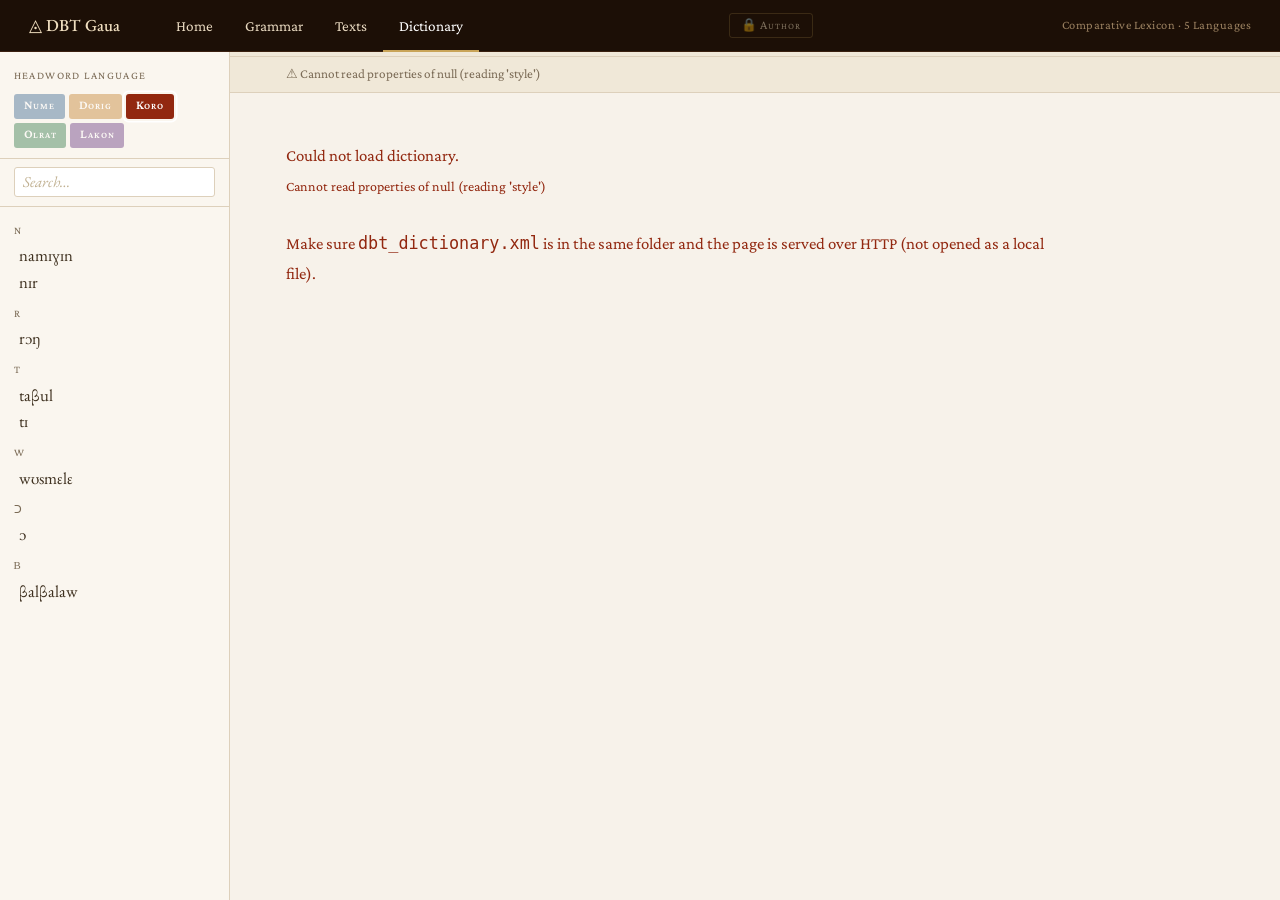
==== dictionary.html @ 0def4f2c "Dictionary entry management and citation functions Added entry modal form styles and proposed entry " ====
<!DOCTYPE html>
<html lang="en">
<head>
<meta charset="UTF-8">
<meta name="viewport" content="width=device-width, initial-scale=1.0">
<title>Comparative Dictionary — DBT Gaua Languages</title>
<link rel="stylesheet" href="style.css">
<style>

/* ═══════════════════════════════════════════════════════════════
   LAYOUT
═══════════════════════════════════════════════════════════════ */
body { overflow: hidden; }

.dict-shell {
  display: grid;
  grid-template-columns: 230px 1fr;
  height: calc(100vh - 52px);
}

/* ── Sidebar ── */
.dict-sidebar {
  background: #faf6ef;
  border-right: 1px solid var(--border);
  display: flex; flex-direction: column;
  height: 100%; overflow: hidden;
}
.sidebar-head {
  padding: 0.9rem 0.85rem 0.6rem;
  border-bottom: 1px solid var(--border);
  flex-shrink: 0;
}
.sidebar-head-label {
  font-family: 'Crimson Pro', serif;
  font-size: 0.68rem; letter-spacing: 0.13em; text-transform: uppercase;
  color: var(--ink-light); display: block; margin-bottom: 0.55rem;
}
.hw-lang-pills { display: flex; flex-wrap: wrap; gap: 4px; }
.hw-lang-pill {
  font-family: 'Crimson Pro', serif; font-variant: small-caps;
  font-size: 0.8rem; font-weight: 600; letter-spacing: 0.06em;
  padding: 2px 9px 3px; border-radius: 3px;
  border: 1.5px solid transparent; cursor: pointer;
  color: white; opacity: 0.4;
  transition: opacity 0.15s, box-shadow 0.15s; line-height: 1.4;
}
.hw-lang-pill.active { opacity: 1; box-shadow: 0 0 0 2px #faf6ef, 0 0 0 3.5px currentColor; }
.hw-lang-pill:hover  { opacity: 0.8; }

.sidebar-search {
  padding: 0.5rem 0.85rem 0.6rem;
  border-bottom: 1px solid var(--border); flex-shrink: 0;
}
.sidebar-search input {
  width: 100%; font-family: 'EB Garamond', serif; font-size: 0.95rem;
  padding: 4px 8px; border: 1px solid var(--border); border-radius: 3px;
  background: white; color: var(--ink); outline: none;
  transition: border-color 0.15s; box-sizing: border-box;
}
.sidebar-search input:focus       { border-color: var(--gold); }
.sidebar-search input::placeholder{ color: #c0b090; font-style: italic; }

.hw-index { overflow-y: auto; flex: 1; padding: 0.3rem 0 1rem; }
.hw-index a {
  display: block; font-family: 'EB Garamond', serif; font-size: 1.05rem;
  color: var(--ink-mid); text-decoration: none;
  padding: 1px 0.85rem 1px 1rem;
  border-left: 3px solid transparent;
  transition: background 0.1s, color 0.1s, border-color 0.1s;
  line-height: 1.45; white-space: nowrap; overflow: hidden; text-overflow: ellipsis;
}
.hw-index a:hover  { background: #ede4d4; color: var(--ink); }
.hw-index a.active { background: #e8d8b8; color: var(--ink); font-weight: 500; border-left-color: var(--gold); }
.hw-letter-divider {
  font-family: 'Crimson Pro', serif; font-size: 0.68rem;
  letter-spacing: 0.13em; text-transform: uppercase;
  color: var(--ink-light); padding: 0.55rem 0.85rem 0.15rem;
}

/* ── Main ── */
.dict-main   { overflow-y: scroll; height: 100%; }
.dict-content{ padding: 0 3.5rem 5rem; max-width: 900px; }

.result-bar {
  position: sticky; top: 0; z-index: 10;
  background: #f0e8d8; border-bottom: 1px solid var(--border);
  padding: 0.38rem 3.5rem;
  font-family: 'Crimson Pro', serif; font-size: 0.82rem; color: var(--ink-light);
  display: flex; align-items: center; gap: 0.6rem;
}
.result-bar .rbar-lang { font-weight: 600; color: var(--ink-mid); }

/* ── Loading / error ── */
.dict-status {
  font-family: 'Crimson Pro', serif; font-style: italic;
  font-size: 1.05rem; color: var(--ink-light);
  padding: 3rem 0 1rem;
}
.dict-status.error { color: #922810; font-style: normal; }

/* ═══════════════════════════════════════════════════════════════
   ENTRY STRUCTURE
═══════════════════════════════════════════════════════════════ */
.letter-section { padding-top: 2rem; scroll-margin-top: 0; }
.letter-heading {
  font-family: 'EB Garamond', serif; font-size: 1.9rem; font-weight: 500;
  color: var(--ink); display: inline-block;
  border-bottom: 2.5px solid var(--gold);
  padding-bottom: 0.1rem; margin-bottom: 0.6rem; min-width: 1.8rem;
}

.entry {
  border-bottom: 1px solid var(--border-lt);
  padding: 1.2rem 0 1.4rem; scroll-margin-top: 4px;
  transition: background 0.12s;
}
.entry:hover       { background: #fffdf7; }
.entry:last-child  { border-bottom: none; }

.entry-header {
  display: flex; align-items: baseline; flex-wrap: wrap;
  gap: 0.45rem; margin-bottom: 0.5rem;
}
.entry-headword {
  font-family: 'EB Garamond', serif; font-size: 2rem;
  font-weight: 500; letter-spacing: -0.01em; line-height: 1.1;
}
.entry-pos {
  font-family: 'Crimson Pro', serif; font-style: italic;
  font-variant: small-caps; font-size: 0.88rem; color: var(--ink-light);
  border: 1px solid var(--border); border-radius: 2px; padding: 0 5px; line-height: 1.45;
}
.entry-domain {
  font-family: 'Crimson Pro', serif; font-size: 0.73rem;
  letter-spacing: 0.09em; text-transform: uppercase;
  color: white; background: var(--gold); border-radius: 2px; padding: 1px 7px 2px;
}

/* Etymology */
.etym-badge { display: inline-flex; align-items: center; gap: 4px; }
.etym-tag {
  display: inline-flex; align-items: center; gap: 4px;
  font-family: 'Crimson Pro', serif; font-size: 0.8rem;
  color: #4a2a6a; background: #f2eaf8; border: 1px solid #c8a8e0;
  border-radius: 3px; padding: 1px 8px 2px; text-decoration: none;
  transition: background 0.12s, color 0.12s; white-space: nowrap;
}
.etym-tag:hover { background: #4a2a6a; color: white; border-color: #4a2a6a; }
.etym-tag .etym-pre  { font-size: 0.67rem; letter-spacing: 0.08em; text-transform: uppercase; opacity: 0.6; }
.etym-tag .etym-form { font-family: 'EB Garamond', serif; font-size: 0.98rem; font-style: italic; }
.etymograph-link {
  display: inline-flex; align-items: center; justify-content: center;
  width: 21px; height: 21px; border-radius: 3px;
  border: 1px solid #c8a8e0; background: #f2eaf8; text-decoration: none; overflow: hidden;
  transition: background 0.12s, border-color 0.12s;
}
.etymograph-link:hover { background: #4a2a6a; border-color: #4a2a6a; }
.etymograph-link img { width: 13px; height: 13px; object-fit: contain; opacity: 0.6; transition: opacity 0.12s, filter 0.12s; }
.etymograph-link:hover img { opacity: 1; filter: brightness(10); }


/* Entry modal form */
.em-label { font-family:'Crimson Pro',serif; font-size:0.8rem; color:var(--ink-light); align-self:center; }
.em-input {
  font-family:'EB Garamond',serif; font-size:1rem;
  border:none; border-bottom:1.5px solid var(--border);
  background:transparent; outline:none; padding:2px 0;
  color:var(--ink); transition:border-color 0.15s; width:100%;
}
.em-input:focus { border-bottom-color:var(--gold); }
/* Edit / Delete per-entry buttons */
.entry-actions { display:none; gap:0.4rem; margin-top:0.4rem; }
.entry-actions.visible { display:flex; }
.entry-action-btn {
  font-family:'Crimson Pro',serif; font-size:0.75rem;
  padding:2px 10px 3px; border-radius:3px; cursor:pointer;
  border:1px solid var(--border); background:white; color:var(--ink-mid);
  transition:background 0.12s, border-color 0.12s;
}
.entry-action-btn:hover { background:#f0e8d8; border-color:var(--gold); }
.entry-action-btn.danger { border-color:#f0c0b0; color:#922810; }
.entry-action-btn.danger:hover { background:#922810; color:white; }

/* ── Teanu-style language equivalents ── */
.entry-equivs {
  display: flex; align-items: baseline; flex-wrap: wrap;
  gap: 0.1rem 0; margin-bottom: 0.75rem; line-height: 2;
}

/* The clickable language-abbreviation badge */
.étiquette_lang {
  display: inline-block;
  border-radius: 3px;
  padding: 1px 6px 2px;
  margin-right: 4px;
  position: relative;
  cursor: pointer;
  vertical-align: baseline;
}
.étiquette_lang a.lang-badge-link {
  font-family: 'Crimson Pro', serif;
  font-variant: small-caps;
  font-size: 0.78rem;
  font-weight: 700;
  letter-spacing: 0.07em;
  color: white;
  text-decoration: none;
  line-height: 1;
}
/* CSS tooltip on hover */
.étiquette_lang::after {
  content: attr(data-tooltip);
  position: absolute;
  left: 50%; transform: translateX(-50%);
  bottom: calc(100% + 5px);
  background: #1c0f06;
  color: #f0dfc0;
  font-family: 'Crimson Pro', serif;
  font-size: 0.75rem;
  white-space: nowrap;
  padding: 3px 9px 4px;
  border-radius: 3px;
  box-shadow: 0 2px 8px rgba(0,0,0,.35);
  pointer-events: none;
  opacity: 0;
  transition: opacity 0.1s;
  z-index: 50;
}
.étiquette_lang:hover::after { opacity: 1; }

/* The form in the other language */
.idiome_lang {
  font-family: 'EB Garamond', serif;
  font-size: 1.1rem;
  margin-right: 1.1rem;
  vertical-align: baseline;
}
.idiome_lang.missing { color: #ccc; font-size: 0.95rem; }

/* Gloss & notes */
.entry-gloss  { font-family: 'Crimson Pro', serif; font-size: 1.08rem; color: var(--ink-mid); line-height: 1.72; margin-bottom: 0.5rem; }
.entry-gloss em { font-style: italic; }
.entry-notes  { font-family: 'Crimson Pro', serif; font-size: 0.95rem; font-style: italic; color: var(--ink-light); line-height: 1.68; margin-bottom: 0.9rem; max-width: 68ch; }

/* Example block */
.entry-example-block { margin-top: 0.2rem; }
.example-label { font-family: 'Crimson Pro', serif; font-size: 0.67rem; letter-spacing: 0.13em; text-transform: uppercase; color: var(--ink-light); margin-bottom: 0.35rem; }
.example-wrap  { background: #faf6ef; border-left: 3px solid var(--gold); border-radius: 0 4px 4px 0; padding: 0.65rem 1.1rem 0.8rem; overflow-x: auto; display: inline-block; min-width: 240px; max-width: 100%; }
.ex-table      { border-collapse: collapse; white-space: nowrap; }
.ex-table .ex-abbr  { font-family: 'Crimson Pro', serif; font-variant: small-caps; font-size: 0.82rem; font-weight: 600; letter-spacing: 0.05em; padding: 2px 14px 2px 0; vertical-align: baseline; border: none; }
.ex-table .ex-cell  { padding: 2px 16px 2px 0; vertical-align: baseline; border: none; }
.ex-table .ex-cell.ex-dash { font-family: 'EB Garamond', serif; font-size: 1.12rem; color: #ccc; }
.ex-table .ex-cell.ex-own strong { font-family: 'EB Garamond', serif; font-size: 1.18rem; font-weight: 700; border-bottom: 2px solid currentColor; padding: 0 2px; }
.ex-table .ex-cell a.lexlink { font-family: 'EB Garamond', serif; font-size: 1.12rem; color: var(--ink); text-decoration: none; border-bottom: 1.5px dotted var(--gold); border-radius: 2px; padding: 0 2px; transition: color 0.12s, border-color 0.12s, background 0.12s; }
.ex-table .ex-cell a.lexlink:hover { color: #b84c10; border-bottom-color: #b84c10; background: #fff5e8; }
.ex-table .ex-sep td    { border-top: 1px solid var(--border); padding: 0; height: 0; border-bottom: none; }
.ex-table .ex-gloss-empty { border: none; padding: 5px 14px 3px 0; vertical-align: baseline; }
.ex-table .ex-gloss { font-family: 'Source Code Pro', monospace; font-size: 0.64rem; letter-spacing: 0.04em; text-transform: uppercase; color: var(--ink-light); padding: 5px 16px 3px 0; vertical-align: baseline; border: none; white-space: nowrap; }
.ex-transl  { font-family: 'Crimson Pro', serif; font-style: italic; font-size: 1rem; color: var(--ink-mid); margin-top: 5px; }

/* ── Example expand button ── */
.ex-expand-btn {
  font-family: 'Crimson Pro', serif; font-size: 0.78rem;
  color: var(--gold); background: none; border: none;
  cursor: pointer; padding: 4px 0 2px; display: block;
  transition: color 0.12s; letter-spacing: 0.04em;
}
.ex-expand-btn:hover { color: #b84c10; }

.grammar-ref { display: inline-flex; align-items: center; gap: 5px; font-family: 'Crimson Pro', serif; font-size: 0.8rem; color: #2a4a6a; border: 1px solid #a0bcd0; border-radius: 3px; padding: 2px 10px 3px; text-decoration: none; margin-top: 7px; transition: background 0.12s, color 0.12s; }
.grammar-ref:hover { background: #2a4a6a; color: white; border-color: #2a4a6a; }

/* Tooltip */
#lex-tooltip { position: fixed; z-index: 9999; pointer-events: none; opacity: 0; transition: opacity 0.08s ease; max-width: 310px; }
#lex-tooltip.visible { opacity: 1; }
#lex-tooltip .tt-inner { background: #1c0f06; color: #f0dfc0; border-radius: 5px; padding: 9px 14px 10px; box-shadow: 0 4px 18px rgba(0,0,0,.38), 0 0 0 1px rgba(201,164,88,.25); font-family: 'Crimson Pro', serif; font-size: 0.9rem; line-height: 1.5; }
#lex-tooltip .tt-hw  { font-family: 'EB Garamond', serif; font-size: 1.12rem; font-weight: 500; color: #fdeec8; margin-right: 6px; }
#lex-tooltip .tt-pos { font-style: italic; font-size: 0.76rem; color: #c9a458; }
#lex-tooltip .tt-gloss  { color: #e8d0a8; margin-top: 3px; font-size: 0.86rem; }
#lex-tooltip .tt-equivs { margin-top: 5px; display: flex; flex-wrap: wrap; gap: 4px; }
#lex-tooltip .tt-eq { font-family: 'Source Code Pro', monospace; font-size: 0.7rem; background: rgba(255,255,255,.09); border-radius: 2px; padding: 1px 5px; }
#lex-tooltip .tt-eq b { color: #c9a458; font-weight: 500; }
#lex-tooltip .tt-eq.tt-eq-hl { background: rgba(255,255,255,.22); outline: 1px solid rgba(255,255,255,.18); }
#lex-tooltip .tt-eq.tt-eq-hl b { color: #fdeec8; }


/* ── Proposed (ghost) dictionary entries ── */
.proposed-section-hdr {
  font-family: 'Crimson Pro', serif;
  font-size: 0.72rem; letter-spacing: 0.13em; text-transform: uppercase;
  color: var(--ink-light); padding: 1.6rem 0 0.4rem;
  border-bottom: 1px dashed var(--border); margin-bottom: 0.8rem;
}
.entry.proposed {
  opacity: 0.55; border-left: 2px dashed var(--border);
  padding-left: 0.6rem; transition: opacity 0.15s;
}
.entry.proposed:hover { opacity: 0.85; }
.proposed-badge {
  font-family: 'Source Code Pro', monospace; font-size: 0.65rem;
  letter-spacing: 0.09em; text-transform: uppercase;
  background: #f5f0e8; border: 1px dashed var(--gold);
  border-radius: 3px; padding: 1px 7px 2px; color: var(--gold);
  vertical-align: middle; margin-right: 6px;
}
.proposed-actions { margin-top: 0.6rem; display: flex; gap: 0.5rem; }
.proposed-btn {
  font-family: 'Crimson Pro', serif; font-size: 0.8rem;
  padding: 2px 12px 3px; border-radius: 3px; cursor: pointer;
  border: 1px solid var(--border); background: white; color: var(--ink-mid);
  transition: background 0.12s, border-color 0.12s;
}
.proposed-btn:hover { background: #f0e8d8; border-color: var(--gold); }
.proposed-btn.add { border-color: #267040; color: #267040; }
.proposed-btn.add:hover { background: #267040; color: white; }
.proposed-btn.dismiss { border-color: #c06060; color: #c06060; }
.proposed-btn.dismiss:hover { background: #c06060; color: white; }
.proposed-example {
  font-family: 'Crimson Pro', serif; font-size: 0.88rem;
  font-style: italic; color: var(--ink-light);
  margin-top: 0.3rem; line-height: 1.5;
}

</style>
</head>
<body id="top">

<div id="lex-tooltip" role="tooltip" aria-hidden="true">
  <div class="tt-inner">
    <div><span class="tt-hw" id="tt-hw"></span><span class="tt-pos" id="tt-pos"></span></div>
    <div class="tt-gloss"  id="tt-gloss"></div>
    <div class="tt-equivs" id="tt-equivs"></div>
  </div>
</div>

<nav class="topnav">
  <a class="topnav-brand" href="index.html">◬ DBT Gaua</a>
  <ul>
    <li><a href="index.html">Home</a></li>
    <li><a href="grammar.html">Grammar</a></li>
    <li><a href="texts.html">Texts</a></li>
    <li><a href="dictionary.html" class="active">Dictionary</a></li>
  </ul>
  <div class="topnav-auth">
    <button class="auth-btn login-btn" title="Author login">🔒 Author</button>
    <button class="auth-btn logout-btn" style="display:none;">Logout</button>
  </div>
  <div class="topnav-right">Comparative Lexicon · 5 Languages</div>
</nav>

<div class="dict-shell">
  <aside class="dict-sidebar">
    <div class="sidebar-head">
      <span class="sidebar-head-label">Headword language</span>
      <div class="hw-lang-pills" id="lang-pills"></div>
    </div>
    <div class="sidebar-search">
      <input type="search" id="search-input" placeholder="Search…" autocomplete="off">
    </div>
    <nav class="hw-index" id="hw-index" aria-label="Headword index"></nav>
  </aside>

  <main class="dict-main" id="dict-main">
    <div style="display:flex;align-items:center;justify-content:flex-end;gap:0.5rem;padding:0.25rem 3.5rem 0;background:#f0e8d8;border-bottom:1px solid var(--border);">
      <button class="edit-tab" id="add-entry-btn" title="Add a new dictionary entry">＋ Add entry</button>
      <button class="edit-tab" id="dict-edit-tab" title="Upload new dictionary XML">⬆ Upload XML</button>
    </div>
    <div class="result-bar" id="result-bar">Loading dictionary…</div>
    <div class="dict-content" id="dict-content">
    <div id="proposed-section" style="display:none;">
      <div class="proposed-section-hdr">Proposed entries from confirmed texts</div>
      <div id="proposed-entries"></div>
    </div>
      <p class="dict-status">Loading <code>dbt_dictionary.xml</code>…</p>
    </div>
  </main>
</div>

<!-- data.js is still needed for NEGATION_EXAMPLE, LANG_COLORS, LANG_ABBR -->
<script src="data.js"></script>
<script>
'use strict';

// ── Language metadata ──────────────────────────────────────────
const LANGS5     = ['Nume','Dorig','Koro','Olrat','Lakon'];
const ABBR5      = { Nume:'Num', Dorig:'Drg', Koro:'Kro', Olrat:'Olr', Lakon:'Lkn' };
const COLORS5    = { Nume:'#2e5c8a', Dorig:'#c07820', Koro:'#922810', Olrat:'#267040', Lakon:'#5c2878' };
const LANG_CODE  = { Nume:'num',  Dorig:'drg', Koro:'kro', Olrat:'olr', Lakon:'lkn' };

// ── Runtime state ──────────────────────────────────────────────
let DICTIONARY = [];
let DICT_MAP   = {};
let activeLang = 'Koro';
let searchQ    = '';

// ══════════════════════════════════════════════════════════════
//  XML PARSER  —  LEXICA format → DICTIONARY array
//  Reads dbt_dictionary.xml directly; no conversion step.
// ══════════════════════════════════════════════════════════════
async function parseLexicaXML(url) {
  const resp = await fetch(url);
  if (!resp.ok) throw new Error(`Cannot fetch ${url} (HTTP ${resp.status})`);

  const xml = new DOMParser().parseFromString(await resp.text(), 'text/xml');

  // Surface any XML parse errors immediately
  const parseErr = xml.querySelector('parsererror');
  if (parseErr) throw new Error('XML parse error — ' + parseErr.textContent.slice(0, 200));

  return [...xml.querySelectorAll('EntréeLexicale')].map(el => {

    // id
    const id = el.getAttribute('identifiant') || '';

    // ── Forms per language  (ReprésentationDeForme langue="…") ──
    const langs = {};
    LANGS5.forEach(lang => {
      const code = LANG_CODE[lang];
      // querySelector on XML is case-sensitive; element names must match exactly
      const node = el.querySelector(`Lemme > ReprésentationDeForme[langue="${code}"]`);
      langs[lang] = node ? node.textContent.trim() : '';
    });

    // Fallback headword: first non-empty, non-dash form
    const hw = langs[LANGS5.find(l => langs[l] && langs[l] !== '—')] || id;

    // ── Grammatical class ──────────────────────────────────────
    const pos = el.querySelector('ClasseGrammaticale')?.textContent.trim() ?? '';

    // ── Semantic domain ────────────────────────────────────────
    const domain = el.querySelector('DomaineSémantique')?.textContent.trim() ?? '';

    // ── Gloss (plain text) ─────────────────────────────────────
    // First Sens > Glose[@langue="eng"]
    const gloss = el.querySelector('Sens > Glose[langue="eng"]')?.textContent.trim() ?? '';

    // ── GlossRich (may contain inline HTML like <em>) ──────────
    // Définition > ReprésentationDeTexte[@langue="eng"]
    // DOMParser gives us the unescaped text: &lt;em&gt; → <em>
    // That is then safe to set as innerHTML for italic rendering.
    const richNode  = el.querySelector('Sens > Définition > ReprésentationDeTexte[langue="eng"]');
    const glossRich = richNode ? richNode.textContent.trim() : gloss;

    // ── Notes ──────────────────────────────────────────────────
    const notesNode = el.querySelector('Notes > ReprésentationDeTexte[langue="eng"]');
    const notes     = notesNode ? notesNode.textContent.trim() : '';

    // ── Etymology ──────────────────────────────────────────────
    let etym = null;
    const etymEl = el.querySelector('Étymologie > Étymon');
    if (etymEl) {
      const lang  = etymEl.querySelector('Langue')?.textContent.trim()            ?? 'POc';
      const forme = etymEl.querySelector('Forme')?.textContent.trim()             ?? '';
      const glose = etymEl.querySelector('Glose[langue="eng"]')?.textContent.trim() ?? '';
      // textContent unescapes &amp; → & inside URLs automatically
      const tlopo      = etymEl.querySelector('LienTLOPO')?.textContent.trim()      ?? '#';
      const etymograph = etymEl.querySelector('LienEtymograph')?.textContent.trim() ?? '#';
      etym = { label: `${lang} ${forme} '${glose}'`, tlopo, etymograph };
    }

    const shortGlossEl = el.querySelector('Sens > gloss');
    const shortGloss   = shortGlossEl ? shortGlossEl.textContent.trim() : '';
    return { id, hw, langs, pos, domain, gloss, glossRich, notes, etym, shortGloss };
  });
}

// ══════════════════════════════════════════════════════════════
//  RENDERING  (identical to the previous data.js-based version)
// ══════════════════════════════════════════════════════════════

function etymHTML(etym) {
  if (!etym) return '';
  const label = etym.label.replace(/^POc\s*/, '');
  return `<span class="etym-badge">
    <a class="etym-tag" href="${etym.tlopo}" target="_blank" title="Proto-Oceanic etymology — TLOPO">
      <span class="etym-pre">POc</span>
      <span class="etym-form">${label}</span>
    </a>
    <a class="etymograph-link" href="${etym.etymograph}" target="_blank" title="View in Etymograph">
      <img src="etymograph_icon.png" alt="Etymograph">
    </a>
  </span>`;
}

function equivsHTML(entry) {
  // Show only the OTHER four languages as Teanu-style clickable badges.
  // The headword language is already displayed as the large headword above.
  const items = LANGS5
    .filter(lang => lang !== activeLang)
    .map(lang => {
      const abbr  = ABBR5[lang];
      const color = COLORS5[lang];
      const form  = entry.langs[lang] || '';
      // Clicking the badge switches headword language in-page and keeps focus
      // on this entry. The href also works as a proper URL for cross-page linking
      // (e.g. from grammar entry chips): dictionary.html?lang=Nume#speech
      const href  = `dictionary.html?lang=${lang}#${entry.id}`;
      const badge = `<span class="étiquette_lang"
                           style="background:${color};"
                           data-tooltip="Switch to ${lang}"
                           data-lang="${lang}"
                           data-entry="${entry.id}">
        <a class="lang-badge-link"
           href="${href}"
           title="Equivalent in ${lang}">${abbr}</a>
      </span>`;
      const formEl = form
        ? `<span class="idiome_lang" style="color:${color};">${form}</span>`
        : `<span class="idiome_lang missing">—</span>`;
      return badge + formEl;
    }).join('');

  return `<div class="entry-equivs">${items}</div>`;
}

function buildExRow(row, cols, ownCol) {
  const color = LANG_COLORS[row.lang] || '#888';
  const abbr  = LANG_ABBR[row.lang]  || row.lang;
  const cells = cols.map((col, i) => {
    const f = row.forms[i] ?? '';
    if (!f) return `<td class="ex-cell ex-dash">—</td>`;
    if (i === ownCol)
      return `<td class="ex-cell ex-own"><strong style="color:${color};">${f}</strong></td>`;
    return `<td class="ex-cell"><a class="lexlink" href="#${col.dictId}" data-dict-id="${col.dictId}" data-lang="${row.lang}">${f}</a></td>`;
  }).join('');
  return `<tr><td class="ex-abbr" style="color:${color};">${abbr}</td>${cells}</tr>`;
}

function toggleExampleExpand(exId) {
  const tbody = document.getElementById(exId + '-others');
  const btn   = document.getElementById(exId + '-btn');
  if (!tbody) return;
  const collapsed = tbody.style.display === 'none';
  tbody.style.display = collapsed ? '' : 'none';
  btn.textContent = collapsed ? '▲ Hide other languages' : '▼ Show all languages';
}

function exampleHTML(entryId) {
  const ex     = NEGATION_EXAMPLE;
  const cols   = ex.cols;
  const ownCol = cols.findIndex(c => c.dictId === entryId);
  // Unique ID so multiple entries can each have their own expand state
  const exId   = 'ex-' + entryId;

  // Active language row shown by default
  const activeRow   = ex.rows.find(r => r.lang === activeLang);
  const otherRows   = ex.rows.filter(r => r.lang !== activeLang);
  const activeHTML  = activeRow ? buildExRow(activeRow, cols, ownCol) : '';
  const othersHTML  = otherRows.map(r => buildExRow(r, cols, ownCol)).join('');

  const sepCells   = '<td></td>' + cols.map(() => '<td></td>').join('');
  const glossCells = cols.map(c => `<td class="ex-gloss">${c.gl}</td>`).join('');

  return `<div class="entry-example-block">
    <div class="example-label">Example · fieldnotes</div>
    <div class="example-wrap">
      <table class="ex-table">
        ${activeHTML}
        <tbody id="${exId}-others" style="display:none;">
          ${othersHTML}
          <tr class="ex-sep">${sepCells}</tr>
          <tr><td class="ex-gloss-empty"></td>${glossCells}</tr>
        </tbody>
      </table>
      <div class="ex-transl">${ex.translation}</div>
      <button class="ex-expand-btn" id="${exId}-btn"
              onclick="toggleExampleExpand('${exId}')">▼ Show all languages</button>
      <a class="grammar-ref" href="grammar.html#s1">📐 See in Comparative Grammar →</a>
    </div>
  </div>`;
}

function entryHTML(entry) {
  const hw    = entry.langs[activeLang] || entry.hw;
  const color = COLORS5[activeLang];
  const etymRow = entry.etym
    ? `<div style="margin-bottom:0.45rem;">${etymHTML(entry.etym)}</div>` : '';
  return `<div class="entry" id="${entry.id}">
    <div class="entry-header">
      <span class="entry-headword" style="color:${color};">${hw}</span>
      <span class="entry-pos">${entry.pos}</span>
      <span class="entry-domain">${entry.domain}</span>
    </div>
    <div class="entry-actions${isLoggedIn ? ' visible' : ''}" id="ea-${entry.id}">
      <button class="entry-action-btn" onclick="openEditEntry('${entry.id}')">✏ Edit</button>
      <button class="entry-action-btn danger" onclick="deleteEntry('${entry.id}')">🗑 Delete</button>
    </div>
    ${etymRow}
    ${equivsHTML(entry)}
    <div class="entry-gloss">${entry.glossRich}</div>
    <div class="entry-notes">${entry.notes}</div>
    ${exampleHTML(entry.id)}
  </div>`;
}

function filtered() {
  if (!searchQ) return DICTIONARY.slice();
  return DICTIONARY.filter(e => {
    return (e.langs[activeLang] || '').toLowerCase().includes(searchQ)
      || e.gloss.toLowerCase().includes(searchQ)
      || Object.values(e.langs).some(v => v.toLowerCase().includes(searchQ));
  });
}

function render() {
  const entries = filtered();
  const color   = COLORS5[activeLang];

  document.getElementById('result-bar').innerHTML =
    `${entries.length} entr${entries.length === 1 ? 'y' : 'ies'}
     &nbsp;·&nbsp; headword: <span class="rbar-lang" style="color:${color};">${activeLang}</span>`;

  // Group and sort by first letter of active-language form
  const groups = {};
  entries.forEach(e => {
    const form = e.langs[activeLang] || e.hw;
    const l = form[0].toUpperCase();
    (groups[l] = groups[l] || []).push(e);
  });
  const letters = Object.keys(groups).sort();
  letters.forEach(l =>
    groups[l].sort((a, b) =>
      (a.langs[activeLang] || a.hw).localeCompare(b.langs[activeLang] || b.hw)
    )
  );

  document.getElementById('dict-content').innerHTML = letters.map(l => `
    <div class="letter-section" id="letter-${l}">
      <div class="letter-heading" style="border-color:${color};">${l}</div>
      ${groups[l].map(e => entryHTML(e)).join('')}
    </div>`).join('');

  document.getElementById('hw-index').innerHTML = letters.map(l => {
    const links = groups[l].map(e =>
      `<a href="#${e.id}" data-id="${e.id}">${e.langs[activeLang] || e.hw}</a>`
    ).join('');
    return `<div class="hw-letter-divider">${l}</div>${links}`;
  }).join('');

  document.getElementById('dict-main').scrollTop = 0;
}

// ── Language pills ────────────────────────────────────────────
function buildPills() {
  const pillsDiv = document.getElementById('lang-pills');
  LANGS5.forEach(lang => {
    const btn = document.createElement('button');
    btn.className = 'hw-lang-pill' + (lang === activeLang ? ' active' : '');
    btn.textContent = lang;
    btn.style.background = COLORS5[lang];
    btn.dataset.lang = lang;
    btn.addEventListener('click', () => {
      activeLang = lang;
      pillsDiv.querySelectorAll('.hw-lang-pill')
        .forEach(b => b.classList.toggle('active', b.dataset.lang === lang));
      render();
    });
    pillsDiv.appendChild(btn);
  });
}

// ── Search ────────────────────────────────────────────────────
function bindSearch() {
  document.getElementById('search-input').addEventListener('input', e => {
    searchQ = e.target.value.toLowerCase().trim();
    render();
  });
}

// ── Scrollspy ─────────────────────────────────────────────────
function bindScrollspy() {
  const dictMain = document.getElementById('dict-main');
  let timer = null;
  dictMain.addEventListener('scroll', () => {
    clearTimeout(timer);
    timer = setTimeout(() => {
      let active = null;
      document.querySelectorAll('.entry').forEach(el => {
        if (el.getBoundingClientRect().top - dictMain.getBoundingClientRect().top < 120)
          active = el.id;
      });
      const idx = document.getElementById('hw-index');
      document.querySelectorAll('.hw-index a').forEach(a => {
        const on = a.dataset.id === active;
        a.classList.toggle('active', on);
        if (on) {
          const aTop = a.offsetTop, idxH = idx.clientHeight;
          if (aTop < idx.scrollTop || aTop > idx.scrollTop + idxH - 40)
            idx.scrollTop = aTop - idxH / 2;
        }
      });
    }, 40);
  }, { passive: true });
}

// ── Sidebar navigation ────────────────────────────────────────
function bindSidebarNav() {
  document.getElementById('hw-index').addEventListener('click', e => {
    const a = e.target.closest('a');
    if (!a) return;
    e.preventDefault();
    const target = document.getElementById(a.dataset.id);
    if (target) {
      target.scrollIntoView({ behavior: 'smooth', block: 'start' });
      document.querySelectorAll('.hw-index a').forEach(x => x.classList.remove('active'));
      a.classList.add('active');
    }
  });
}

// ── Tooltip on lexlinks ───────────────────────────────────────
function bindTooltip() {
  const tooltip  = document.getElementById('lex-tooltip');
  const ttHw     = document.getElementById('tt-hw');
  const ttPos    = document.getElementById('tt-pos');
  const ttGloss  = document.getElementById('tt-gloss');
  const ttEquivs = document.getElementById('tt-equivs');
  let hideTimer  = null;

  function pos(el) {
    const rect = el.getBoundingClientRect();
    const tw = 310, ttH = tooltip.offsetHeight || 90, gap = 10;
    let left = rect.left + rect.width / 2 - 24;
    if (left + tw > window.innerWidth - 8) left = window.innerWidth - tw - 8;
    if (left < 8) left = 8;
    tooltip.style.left = left + 'px';
    tooltip.style.top  = (rect.top - ttH - gap < 8)
      ? (rect.bottom + gap) + 'px' : (rect.top - ttH - gap) + 'px';
  }

  document.addEventListener('mouseover', e => {
    const a = e.target.closest('a.lexlink');
    if (!a) return;
    const id    = a.dataset.dictId || (a.getAttribute('href') || '').split('#').pop();
    const entry = DICT_MAP[id];
    if (!entry) return;
    clearTimeout(hideTimer);
    // Use the hovered word's own language for the headword display,
    // falling back to activeLang for non-example lexlinks (no data-lang)
    const hoverLang  = a.dataset.lang || activeLang;
    const hoverColor = COLORS5[hoverLang] || '#fdeec8';
    ttHw.textContent  = entry.langs[hoverLang] || entry.hw;
    ttHw.style.color  = hoverColor;
    ttPos.textContent = '  ' + entry.pos;
    ttGloss.textContent = entry.gloss;
    // Highlight the hovered language's chip in the equivalents row
    ttEquivs.innerHTML = LANGS5.map(lang => {
      const isHover = lang === hoverLang;
      return `<span class="tt-eq${isHover ? ' tt-eq-hl' : ''}">` +
             `<b>${ABBR5[lang]}</b> ${entry.langs[lang] || '—'}</span>`;
    }).join('');
    tooltip.classList.add('visible');
    pos(a);
  });
  document.addEventListener('mouseout', e => {
    if (e.target.closest('a.lexlink'))
      hideTimer = setTimeout(() => tooltip.classList.remove('visible'), 80);
  });
  document.addEventListener('mousemove', e => {
    if (tooltip.classList.contains('visible')) {
      const a = e.target.closest('a.lexlink');
      if (a) pos(a);
    }
  });
}

// ══════════════════════════════════════════════════════════════
//  INIT  — fetch XML, parse, wire everything up
// ══════════════════════════════════════════════════════════════
// ── Lexlink click: switch headword to the clicked word's language ─────────────
// Clicking a word in the example table (e.g. a Dorig form while headword=Koro)
// switches the headword language to Dorig and scrolls to that dictionary entry.
function bindLexlinkClicks() {
  document.getElementById('dict-content').addEventListener('click', e => {
    const a = e.target.closest('a.lexlink');
    if (!a) return;
    e.preventDefault();

    const lang   = a.dataset.lang;
    const dictId = a.dataset.dictId || (a.getAttribute('href') || '').slice(1);
    if (!dictId) return;

    // Switch headword language if it differs from current
    if (lang && lang !== activeLang) {
      activeLang = lang;
      document.querySelectorAll('.hw-lang-pill').forEach(b =>
        b.classList.toggle('active', b.dataset.lang === lang)
      );
    }

    // Re-render (redraws everything for the new headword language)
    render();

    // Scroll to the target entry and sync sidebar
    requestAnimationFrame(() => {
      const el = document.getElementById(dictId);
      if (el) {
        el.scrollIntoView({ behavior: 'smooth', block: 'start' });
        document.querySelectorAll('.hw-index a').forEach(a2 =>
          a2.classList.toggle('active', a2.dataset.id === dictId)
        );
      }
      // Update URL for bookmarkability
      const url = new URL(window.location);
      if (lang) url.searchParams.set('lang', lang);
      url.hash = dictId;
      window.history.replaceState(null, '', url);
    });
  });
}

// ── In-page badge-click: switch headword language without reloading ────────────
function bindBadgeClicks() {
  document.getElementById('dict-content').addEventListener('click', e => {
    const a = e.target.closest('a.lang-badge-link');
    if (!a) return;
    e.preventDefault();
    const badge   = a.closest('.étiquette_lang');
    const lang    = badge?.dataset.lang;
    const entryId = badge?.dataset.entry;
    if (!lang || !LANGS5.includes(lang)) return;

    // Switch active language
    activeLang = lang;
    document.querySelectorAll('.hw-lang-pill').forEach(b =>
      b.classList.toggle('active', b.dataset.lang === lang)
    );

    // Re-render (redraws sidebar + entries)
    render();

    // Scroll to the entry the user was looking at
    requestAnimationFrame(() => {
      const el = entryId && document.getElementById(entryId);
      if (el) {
        el.scrollIntoView({ behavior: 'smooth', block: 'start' });
        // Sync sidebar highlight
        document.querySelectorAll('.hw-index a').forEach(a2 =>
          a2.classList.toggle('active', a2.dataset.id === entryId)
        );
      }
      // Update URL without reloading (for bookmarkability)
      const url = new URL(window.location);
      url.searchParams.set('lang', lang);
      if (entryId) url.hash = entryId;
      window.history.replaceState(null, '', url);
    });
  });
}


// ── Proposed dictionary entries ──────────────────────────────
let proposedEntries = {}; // colKey → {gloss, forms, examples}
let isLoggedIn = false;

async function loadProposedEntries() {
  try {
    const r = await fetch('/api/dictionary/proposed');
    if (r.ok) proposedEntries = await r.json();
  } catch(e) {}
}

function renderProposedEntries() {
  const section = document.getElementById('proposed-section');
  const container = document.getElementById('proposed-entries');
  const entries = Object.entries(proposedEntries);
  if (!entries.length) { section.style.display = 'none'; return; }
  section.style.display = '';
  const LANG_FROM_CODE = {num:'Nume',drg:'Dorig',kro:'Koro',olr:'Olrat',lkn:'Lakon'};
  container.innerHTML = entries.map(([key, e]) => {
    const hwLang = activeLang;
    const hwCode = {Nume:'num',Dorig:'drg',Koro:'kro',Olrat:'olr',Lakon:'lkn'}[hwLang];
    const hw = e.forms?.[hwCode] || e.gloss;
    const equivs = Object.entries(e.forms||{}).map(([code, form]) => {
      const lang = LANG_FROM_CODE[code] || code;
      const col = COLORS5[lang] || '#888';
      return `<span class="equiv-item">
        <span class="equiv-lang-abbr" style="color:${col};">${ABBR5[lang]||code}</span>
        <span class="equiv-form" style="color:${col};">${form}</span>
      </span>`;
    }).join('');
    const examples = (e.examples||[]).map(ex =>
      `<div class="proposed-example">
        "${ex.translation}" <span style="color:var(--ink-light);font-style:normal;font-size:0.8rem;">[${ex.title||ex.sentence_id}]</span>
      </div>`
    ).join('');
    const actions = isLoggedIn ? `
      <div class="proposed-actions">
        <button class="proposed-btn add" onclick="addProposedToDict('${key.replace(/'/g,"\'")}')">＋ Add to dictionary</button>
        <button class="proposed-btn dismiss" onclick="dismissProposed('${key.replace(/'/g,"\'")}')">✕ Dismiss</button>
      </div>` : '';
    return `<div class="entry proposed" data-col-key="${key}">
      <div class="entry-header">
        <span class="entry-headword" style="color:var(--ink-mid);">${hw}</span>
        <span class="proposed-badge">proposed</span>
      </div>
      <div class="entry-equivs">${equivs}</div>
      <div class="entry-gloss">${e.gloss}</div>
      ${examples}
      ${actions}
    </div>`;
  }).join('');
}

async function addProposedToDict(colKey) {
  const r = await fetch('/api/dictionary/proposed/add', {
    method:'POST', headers:{'Content-Type':'application/json'},
    body: JSON.stringify({col_key: colKey})
  });
  const d = await r.json();
  if (d.ok) {
    delete proposedEntries[colKey];
    renderProposedEntries();
    // Reload dictionary to show new entry
    DICTIONARY = await parseLexicaXML('dbt_dictionary.xml');
    DICTIONARY.forEach(e => { DICT_MAP[e.id] = e; });
    render();
  } else {
    alert(d.error || 'Could not add entry.');
  }
}

async function dismissProposed(colKey) {
  await fetch('/api/dictionary/proposed/dismiss', {
    method:'POST', headers:{'Content-Type':'application/json'},
    body: JSON.stringify({col_key: colKey})
  });
  delete proposedEntries[colKey];
  renderProposedEntries();
}


// ── Dictionary CRUD ───────────────────────────────────────────

// Reload dictionary XML after any modification
async function reloadDictionary() {
  try {
    DICTIONARY = await parseLexicaXML('uploads/dictionary.xml');
  } catch(e) {
    DICTIONARY = await parseLexicaXML('dbt_dictionary.xml');
  }
  DICTIONARY.forEach(e => { DICT_MAP[e.id] = e; });
  render();
  renderProposedEntries();
}

// ── Entry modal helpers ───────────────────────────────────────
let _editingId = null; // null = adding, string = editing existing

function _openEntryModal(title, entry) {
  _editingId = entry ? entry.id : null;
  document.getElementById('em-title').textContent = title;
  document.getElementById('em-msg').textContent = '';

  const codes = {Nume:'num',Dorig:'drg',Koro:'kro',Olrat:'olr',Lakon:'lkn'};
  // Clear all inputs first
  ['num','drg','kro','olr','lkn','pos','domain','gloss','short','notes',
   'el','ef','eg','et','ee'].forEach(id => {
    const el = document.getElementById('ef-'+id);
    if (el) el.value = '';
  });

  if (entry) {
    // Pre-fill language forms
    LANGS5.forEach(lang => {
      const el = document.getElementById('ef-' + codes[lang]);
      if (el) el.value = entry.langs[lang] || '';
    });
    document.getElementById('ef-pos').value    = entry.pos    || '';
    document.getElementById('ef-domain').value = entry.domain || '';
    document.getElementById('ef-gloss').value  = entry.gloss  || '';
    document.getElementById('ef-short').value  = entry.shortGloss || entry.gloss || '';
    document.getElementById('ef-notes').value  = entry.notes  || '';
    if (entry.etym) {
      document.getElementById('ef-el').value = entry.etym.label?.split(' ')[0] || 'POc';
      // label = "POc *form 'gloss'" — best effort parse
      const m = entry.etym.label?.match(/^(\S+)\s+(\S+)\s+'(.+)'$/);
      if (m) {
        document.getElementById('ef-ef').value = m[2];
        document.getElementById('ef-eg').value = m[3];
      }
      document.getElementById('ef-et').value = entry.etym.tlopo       || '';
      document.getElementById('ef-ee').value = entry.etym.etymograph  || '';
    }
  }
  document.getElementById('entry-modal').classList.add('visible');
  document.getElementById('ef-num').focus();
}

function _collectEntryData() {
  const codes = ['num','drg','kro','olr','lkn'];
  const forms = {};
  codes.forEach(c => { forms[c] = document.getElementById('ef-'+c)?.value.trim() || ''; });
  const etymForm = document.getElementById('ef-ef')?.value.trim();
  const etym = etymForm ? {
    lang:       document.getElementById('ef-el')?.value.trim() || 'POc',
    form:       etymForm,
    gloss:      document.getElementById('ef-eg')?.value.trim() || '',
    tlopo:      document.getElementById('ef-et')?.value.trim() || '',
    etymograph: document.getElementById('ef-ee')?.value.trim() || '',
  } : null;
  return {
    forms,
    pos:        document.getElementById('ef-pos')?.value.trim()    || '',
    domain:     document.getElementById('ef-domain')?.value.trim() || '',
    gloss:      document.getElementById('ef-gloss')?.value.trim()  || '',
    shortGloss: document.getElementById('ef-short')?.value.trim()  || '',
    notes:      document.getElementById('ef-notes')?.value.trim()  || '',
    etym,
  };
}

function openAddEntry() {
  if (!isLoggedIn) { showLoginModal(); return; }
  _openEntryModal('Add entry', null);
}

function openEditEntry(entryId) {
  if (!isLoggedIn) { showLoginModal(); return; }
  const entry = DICT_MAP[entryId];
  if (!entry) return;
  _openEntryModal('Edit entry', entry);
}

async function deleteEntry(entryId) {
  if (!isLoggedIn) { showLoginModal(); return; }
  const entry = DICT_MAP[entryId];
  const hw = entry ? (entry.langs[activeLang] || entry.hw) : entryId;
  if (!confirm(`Delete "${hw}"?\n\nThis removes it from the dictionary XML and cannot be undone.`)) return;
  try {
    const r = await fetch(`/api/dictionary/entry/${encodeURIComponent(entryId)}`,
                         { method: 'DELETE' });
    const d = await r.json();
    if (d.ok) { await reloadDictionary(); }
    else { alert(d.error || 'Delete failed.'); }
  } catch(e) { alert('Network error.'); }
}

async function _submitEntry() {
  const msg  = document.getElementById('em-msg');
  const data = _collectEntryData();
  if (!Object.values(data.forms).some(v => v)) {
    msg.textContent = 'Please fill in at least one language form.';
    msg.className = 'dbt-modal-msg error'; return;
  }
  msg.textContent = 'Saving…'; msg.className = 'dbt-modal-msg';
  try {
    const url    = _editingId
      ? `/api/dictionary/entry/${encodeURIComponent(_editingId)}`
      : '/api/dictionary/entry';
    const method = _editingId ? 'PUT' : 'POST';
    const r = await fetch(url, {
      method, headers: {'Content-Type':'application/json'},
      body: JSON.stringify(data)
    });
    const d = await r.json();
    if (d.ok) {
      document.getElementById('entry-modal').classList.remove('visible');
      await reloadDictionary();
      // Scroll to the new/updated entry
      const targetId = d.id || _editingId;
      if (targetId) setTimeout(() => {
        document.getElementById(targetId)?.scrollIntoView({behavior:'smooth',block:'start'});
      }, 300);
    } else {
      msg.textContent = d.error || 'Save failed.';
      msg.className = 'dbt-modal-msg error';
    }
  } catch(e) {
    msg.textContent = 'Network error.';
    msg.className = 'dbt-modal-msg error';
  }
}

function _bindEntryModal() {
  document.getElementById('em-cancel').addEventListener('click', () =>
    document.getElementById('entry-modal').classList.remove('visible'));
  document.getElementById('entry-modal').addEventListener('click', e => {
    if (e.target === e.currentTarget)
      document.getElementById('entry-modal').classList.remove('visible');
  });
  document.getElementById('em-submit').addEventListener('click', _submitEntry);
  document.getElementById('add-entry-btn')?.addEventListener('click', openAddEntry);
}


async function init() {
  // ── Read URL params: ?lang=Nume#speech ──────────────────────
  const params   = new URLSearchParams(window.location.search);
  const langParam = params.get('lang');
  if (langParam && LANGS5.includes(langParam)) activeLang = langParam;

  // Check auth for proposed entry actions
  try {
    const authR = await fetch('/api/auth/status');
    if (authR.ok) { const ad = await authR.json(); isLoggedIn = ad.logged_in; }
  } catch(e) {}

  try {
    DICTIONARY = await parseLexicaXML('dbt_dictionary.xml');
    DICTIONARY.forEach(e => { DICT_MAP[e.id] = e; });
    await loadProposedEntries();
    buildPills();
    bindSearch();
    render();
    renderProposedEntries();
    bindScrollspy();
    bindSidebarNav();
    bindBadgeClicks();
    bindLexlinkClicks();
    bindTooltip();

    // ── Scroll to hash entry after render ───────────────────────
    const hash = window.location.hash.slice(1);
    if (hash) {
      requestAnimationFrame(() => {
        const el = document.getElementById(hash);
        if (el) {
          el.scrollIntoView({ block: 'start' });
          // Highlight in sidebar
          document.querySelectorAll('.hw-index a').forEach(a =>
            a.classList.toggle('active', a.dataset.id === hash)
          );
        }
      });
    }
  } catch (err) {
    document.getElementById('result-bar').textContent = '⚠ ' + err.message;
    document.getElementById('dict-content').innerHTML =
      `<p class="dict-status error">Could not load dictionary.<br>
       <small>${err.message}</small><br><br>
       Make sure <code>dbt_dictionary.xml</code> is in the same folder and the page
       is served over HTTP (not opened as a local file).</p>`;
    console.error(err);
  }
}

init();
</script>
<!-- ── Add / Edit entry modal ── -->
<div class="dbt-modal-backdrop" id="entry-modal">
  <div class="dbt-modal" style="max-width:560px;width:94vw;max-height:90vh;overflow-y:auto;">
    <h3 id="em-title">Add entry</h3>

    <div style="display:grid;grid-template-columns:1fr 1fr;gap:0.5rem 1rem;margin-bottom:0.9rem;">
      <label style="font-family:'Crimson Pro',serif;font-size:0.8rem;
                       font-weight:600;color:#2e5c8a;align-self:center;">Nume</label>
      <input id="ef-num" class="em-input" style="border-bottom-color:#2e5c8a;"
             placeholder="Nume form…" spellcheck="false">
      <label style="font-family:'Crimson Pro',serif;font-size:0.8rem;
                       font-weight:600;color:#c07820;align-self:center;">Dorig</label>
      <input id="ef-drg" class="em-input" style="border-bottom-color:#c07820;"
             placeholder="Dorig form…" spellcheck="false">
      <label style="font-family:'Crimson Pro',serif;font-size:0.8rem;
                       font-weight:600;color:#922810;align-self:center;">Koro</label>
      <input id="ef-kro" class="em-input" style="border-bottom-color:#922810;"
             placeholder="Koro form…" spellcheck="false">
      <label style="font-family:'Crimson Pro',serif;font-size:0.8rem;
                       font-weight:600;color:#267040;align-self:center;">Olrat</label>
      <input id="ef-olr" class="em-input" style="border-bottom-color:#267040;"
             placeholder="Olrat form…" spellcheck="false">
      <label style="font-family:'Crimson Pro',serif;font-size:0.8rem;
                       font-weight:600;color:#5c2878;align-self:center;">Lakon</label>
      <input id="ef-lkn" class="em-input" style="border-bottom-color:#5c2878;"
             placeholder="Lakon form…" spellcheck="false">
    </div>

    <div style="display:grid;grid-template-columns:1fr 1fr;gap:0.5rem 1rem;margin-bottom:0.9rem;">
      <label class="em-label">Part of speech</label>
      <input id="ef-pos" class="em-input" placeholder="n., v.tr., part.…">
      <label class="em-label">Semantic domain</label>
      <input id="ef-domain" class="em-input" placeholder="Language, Nature…">
    </div>

    <div style="margin-bottom:0.9rem;">
      <label class="em-label" style="display:block;margin-bottom:0.3rem;">Definition (English)</label>
      <input id="ef-gloss" class="em-input" style="width:100%;box-sizing:border-box;"
             placeholder="e.g. speech, language, word">
      <label class="em-label" style="display:block;margin:0.4rem 0 0.2rem;">Short gloss for interlinear</label>
      <input id="ef-short" class="em-input" style="width:100%;box-sizing:border-box;"
             placeholder="e.g. speech">
      <label class="em-label" style="display:block;margin:0.4rem 0 0.2rem;">Notes</label>
      <textarea id="ef-notes" class="em-input"
                style="width:100%;box-sizing:border-box;height:4rem;resize:vertical;"
                placeholder="Usage notes, cognate information…"></textarea>
    </div>

    <details style="margin-bottom:0.9rem;">
      <summary style="font-family:'Crimson Pro',serif;font-size:0.82rem;color:var(--ink-light);
                      cursor:pointer;letter-spacing:0.05em;">Etymology (optional)</summary>
      <div style="display:grid;grid-template-columns:1fr 2fr;gap:0.4rem 0.8rem;margin-top:0.5rem;">
        <label class="em-label">Proto-language</label><input id="ef-el" class="em-input" placeholder="POc">
        <label class="em-label">Form</label><input id="ef-ef" class="em-input" placeholder="*qaliŋa-">
        <label class="em-label">Meaning</label><input id="ef-eg" class="em-input" placeholder="voice">
        <label class="em-label">TLOPO link</label><input id="ef-et" class="em-input" placeholder="https://tlopo…">
        <label class="em-label">Etymograph</label><input id="ef-ee" class="em-input" placeholder="https://evosem…">
      </div>
    </details>

    <div class="dbt-modal-msg" id="em-msg"></div>
    <div class="dbt-modal-row">
      <button class="modal-btn" id="em-cancel">Cancel</button>
      <button class="modal-btn primary" id="em-submit">Save entry</button>
    </div>
  </div>
</div>

<!-- ── Login modal ── -->
<div class="dbt-modal-backdrop" id="login-modal">
  <div class="dbt-modal">
    <h3>Author login</h3>
    <input type="password" id="login-pw" placeholder="Password" autocomplete="current-password">
    <div class="dbt-modal-msg" id="login-msg"></div>
    <div class="dbt-modal-row">
      <button class="modal-btn" id="login-cancel">Cancel</button>
      <button class="modal-btn primary" id="login-submit">Log in</button>
    </div>
  </div>
</div>
<!-- ── Upload dictionary modal ── -->
<div class="dbt-modal-backdrop" id="upload-modal">
  <div class="dbt-modal">
    <h3>Upload Dictionary XML</h3>
    <p class="modal-desc">Select a LEXICA-format XML file to replace the current dictionary.
    All five language forms will be reloaded automatically.</p>
    <input type="file" id="dict-file" accept=".xml">
    <div class="dbt-modal-msg" id="upload-msg"></div>
    <div class="dbt-modal-row">
      <button class="modal-btn" id="upload-cancel">Cancel</button>
      <button class="modal-btn primary" id="upload-submit">Upload</button>
    </div>
  </div>
</div>
<script src="auth.js"></script>
<script>
function onAuthChange(loggedIn) { /* updateAuthUI handles edit-tab visibility */ }

// Scripts at bottom of body — DOM already ready, no DOMContentLoaded needed
bindLoginModal();
checkAuth();

// Edit tab → open upload modal
const dictEditTab = document.getElementById('dict-edit-tab');
if (dictEditTab) {
  dictEditTab.addEventListener('click', () => {
    document.getElementById('upload-msg').textContent = '';
    document.getElementById('upload-msg').className = 'dbt-modal-msg';
    document.getElementById('upload-modal').classList.add('visible');
  });
}

// Upload modal buttons
document.getElementById('upload-cancel').addEventListener('click', () => {
  document.getElementById('upload-modal').classList.remove('visible');
});
document.getElementById('upload-modal').addEventListener('click', e => {
  if (e.target === e.currentTarget)
    document.getElementById('upload-modal').classList.remove('visible');
});
document.getElementById('upload-submit').addEventListener('click', async () => {
  const file = document.getElementById('dict-file').files[0];
  const msg  = document.getElementById('upload-msg');
  if (!file) { msg.textContent = 'Please choose a file.'; msg.className='dbt-modal-msg error'; return; }
  const form = new FormData(); form.append('file', file);
  try {
    const r = await fetch('/api/upload/dictionary', { method:'POST', body:form });
    const d = await r.json();
    if (d.ok) {
      msg.textContent = 'Upload successful — reloading dictionary…';
      msg.className = 'dbt-modal-msg success';
      setTimeout(async () => {
        document.getElementById('upload-modal').classList.remove('visible');
        DICTIONARY = await parseLexicaXML('uploads/dictionary.xml').catch(
          () => parseLexicaXML('dbt_dictionary.xml')
        );
        DICTIONARY.forEach(e => { DICT_MAP[e.id] = e; });
        render();
      }, 800);
    } else {
      msg.textContent = d.error || 'Upload failed.';
      msg.className = 'dbt-modal-msg error';
    }
  } catch(e) {
    msg.textContent = 'Network error.';
    msg.className = 'dbt-modal-msg error';
  }
});
</script>
</body>
---- style.css ----
/* ============================================================
   Digital Boasian Trilogy — Gaua Languages
   Shared stylesheet
   ============================================================ */

@import url('https://fonts.googleapis.com/css2?family=EB+Garamond:ital,wght@0,400;0,500;0,600;1,400;1,600&family=Crimson+Pro:ital,wght@0,300;0,400;0,600;1,300;1,400&family=Source+Code+Pro:ital,wght@0,400;0,500;1,400&display=swap');

/* ── Variables ── */
:root {
  --ink:       #1a1108;
  --ink-mid:   #3d2f1e;
  --ink-light: #7a6a55;
  --bg:        #f7f2ea;
  --bg-card:   #fffdf8;
  --gold:      #8a5f18;
  --gold-lt:   #c9a458;
  --border:    #ddd0bb;
  --border-lt: #ede4d4;
  --nav-bg:    #1c0f06;
  --nav-text:  #e8d9c0;
  --font-serif: 'EB Garamond', 'Palatino Linotype', Georgia, serif;
  --font-body:  'Crimson Pro', 'Palatino Linotype', Georgia, serif;
  --font-mono:  'Source Code Pro', 'Courier New', monospace;
}

/* ── Reset / Base ── */
*, *::before, *::after { box-sizing: border-box; margin: 0; padding: 0; }
html { scroll-behavior: smooth; }
body {
  background: var(--bg);
  color: var(--ink);
  font-family: var(--font-body);
  font-size: 17px;
  line-height: 1.75;
  -webkit-font-smoothing: antialiased;
}

a { color: var(--gold); }
a:hover { color: #b84c10; }

/* ── Top navbar ── */
.topnav {
  background: var(--nav-bg);
  position: sticky; top: 0; z-index: 100;
  display: flex; align-items: center;
  padding: 0 1.8rem;
  height: 52px;
  border-bottom: 1.5px solid #3a2010;
}
.topnav-brand {
  font-family: var(--font-serif);
  font-size: 1.05rem;
  font-weight: 500;
  color: #f0dfc0;
  text-decoration: none;
  letter-spacing: 0.01em;
  margin-right: 2.5rem;
  white-space: nowrap;
}
.topnav-brand:hover { color: #fff; }
.topnav ul {
  list-style: none;
  display: flex;
  gap: 0;
  align-items: center;
  height: 100%;
}
.topnav ul li a {
  display: block;
  padding: 0 1rem;
  height: 52px;
  line-height: 52px;
  font-family: 'Crimson Pro', serif;
  font-size: 0.95rem;
  color: var(--nav-text);
  text-decoration: none;
  border-bottom: 2.5px solid transparent;
  transition: border-color 0.15s, color 0.15s;
}
.topnav ul li a:hover,
.topnav ul li a.active {
  color: #fff;
  border-bottom-color: var(--gold-lt);
}
.topnav-right {
  margin-left: auto;
  font-family: 'Crimson Pro', serif;
  font-size: 0.78rem;
  color: #9a8060;
  letter-spacing: 0.04em;
}

/* ── Language chips ── */
.chip {
  display: inline-block;
  padding: 1px 9px 2px;
  border-radius: 2px;
  font-family: 'Crimson Pro', serif;
  font-size: 0.75rem;
  font-weight: 600;
  letter-spacing: 0.08em;
  color: white;
  vertical-align: middle;
}

/* ── Page header banner ── */
.page-header {
  background: var(--nav-bg);
  padding: 2.2rem 2rem 1.6rem;
  border-bottom: 2px solid var(--gold);
}
.page-header h1 {
  font-family: var(--font-serif);
  font-size: 2.1rem;
  font-weight: 500;
  color: #f0dfc0;
  line-height: 1.2;
}
.page-header .sub {
  font-family: 'Crimson Pro', serif;
  font-size: 0.85rem;
  color: #9a8060;
  letter-spacing: 0.08em;
  text-transform: uppercase;
  margin-top: 0.3rem;
}

/* ── Two-column layout ── */
.layout {
  display: grid;
  grid-template-columns: 220px 1fr;
  gap: 0;
  min-height: calc(100vh - 52px);
}
.sidebar {
  background: #faf6ef;
  border-right: 1px solid var(--border);
  padding: 1.5rem 1rem;
  position: sticky;
  top: 52px;
  height: calc(100vh - 52px);
  overflow-y: auto;
}
.main-content {
  padding: 2rem 3rem 4rem;
  max-width: 820px;
}

/* ── Footer ── */
footer {
  background: var(--nav-bg);
  color: #6a5540;
  font-family: 'Crimson Pro', serif;
  font-size: 0.82rem;
  padding: 1.2rem 2rem;
  text-align: center;
  letter-spacing: 0.03em;
  border-top: 1px solid #3a2010;
}
footer a { color: #9a8060; }

/* ── Utilities ── */
.sr-only { position:absolute; width:1px; height:1px; overflow:hidden; clip:rect(0,0,0,0); }

/* ── Auth button (topnav, all pages) ── */
.topnav-auth {
  margin-left: auto;
  display: flex;
  align-items: center;
  gap: 0.6rem;
}
/* Shifts topnav-right when auth button is present */
.topnav-auth + .topnav-right,
.topnav-right { margin-left: auto; }
.topnav ul + .topnav-auth { margin-left: auto; }

.auth-btn {
  font-family: 'Crimson Pro', serif;
  font-variant: small-caps;
  font-size: 0.8rem;
  letter-spacing: 0.07em;
  color: rgba(240,223,192,0.45);
  background: none;
  border: 1px solid rgba(201,164,88,0.18);
  border-radius: 3px;
  padding: 3px 11px 4px;
  cursor: pointer;
  white-space: nowrap;
  transition: color 0.15s, border-color 0.15s, background 0.15s;
  line-height: 1.3;
}
.auth-btn:hover { color: #f0dfc0; border-color: rgba(201,164,88,0.5); }
.auth-btn.is-logged-in {
  color: #c9a458;
  border-color: rgba(201,164,88,0.45);
}
.auth-btn.logout-btn {
  color: rgba(240,180,160,0.5);
  border-color: rgba(180,80,60,0.2);
  font-size: 0.72rem;
  padding: 2px 8px 3px;
}
.auth-btn.logout-btn:hover { color: #f0c0b0; border-color: rgba(180,80,60,0.5); }

/* ── Edit tab (shown when logged in) ── */
.edit-tab {
  display: none;
  font-family: 'Crimson Pro', serif;
  font-size: 0.78rem;
  font-weight: 600;
  letter-spacing: 0.05em;
  color: var(--gold);
  background: var(--bg);
  border: 1px solid var(--border);
  border-radius: 3px;
  padding: 3px 13px 4px;
  cursor: pointer;
  white-space: nowrap;
  transition: background 0.12s, color 0.12s, border-color 0.12s;
  line-height: 1.4;
}
.edit-tab:hover { background: #e8d8b8; border-color: var(--gold); }
.edit-tab.visible { display: inline-block; }
/* Positioned variant — floats to top-right of a section */
.edit-tab.section-edit {
  position: absolute;
  top: 0.15rem;
  right: 0;
  font-size: 0.72rem;
  padding: 2px 10px 3px;
}

/* ── Shared login + upload modal ── */
.dbt-modal-backdrop {
  display: none;
  position: fixed; inset: 0; z-index: 300;
  background: rgba(0,0,0,0.52);
  align-items: center; justify-content: center;
}
.dbt-modal-backdrop.visible { display: flex; }
.dbt-modal {
  background: #f7f2ea;
  border-radius: 6px;
  padding: 2rem 2.4rem 1.8rem;
  box-shadow: 0 8px 40px rgba(0,0,0,.38);
  min-width: 320px; max-width: 440px; width: 90vw;
  font-family: 'Crimson Pro', serif;
}
.dbt-modal h3 {
  font-family: 'EB Garamond', serif;
  font-size: 1.5rem;
  font-weight: 500;
  margin-bottom: 1.1rem;
  color: var(--ink);
}
.dbt-modal input[type=password],
.dbt-modal input[type=file] {
  width: 100%; font-family: 'Crimson Pro', serif; font-size: 1rem;
  padding: 6px 10px; border: 1px solid var(--border); border-radius: 3px;
  background: white; outline: none; box-sizing: border-box;
  transition: border-color 0.15s; margin-bottom: 0.75rem;
}
.dbt-modal input[type=password]:focus { border-color: var(--gold); }
.dbt-modal input[type=file] { padding: 5px 8px; cursor: pointer; }
.dbt-modal-msg { font-size: 0.88rem; min-height: 1.3em; margin-bottom: 0.5rem; }
.dbt-modal-msg.error   { color: #922810; }
.dbt-modal-msg.success { color: #267040; }
.dbt-modal-row {
  display: flex; gap: 0.6rem; justify-content: flex-end; margin-top: 0.4rem;
}
.modal-btn {
  font-family: 'Crimson Pro', serif; font-size: 0.9rem;
  padding: 4px 18px 5px; border-radius: 3px; cursor: pointer;
  border: 1px solid var(--border); background: #f0e8d8;
  color: var(--ink); transition: background 0.12s, border-color 0.12s;
}
.modal-btn:hover { background: #e8d8b8; border-color: var(--gold); }
.modal-btn.primary {
  background: var(--gold); color: white; border-color: var(--gold);
}
.modal-btn.primary:hover { background: #7a5010; }
.modal-desc {
  font-size: 0.93rem; color: var(--ink-light);
  line-height: 1.6; margin-bottom: 0.9rem;
}

/* ── Grammar inline citations {{cite:…}} ── */
.grammar-cite {
  display: flex; align-items: flex-start; gap: 1rem;
  margin: 1.2rem 0 1.4rem; font-family: 'Crimson Pro', serif;
}
.cite-n {
  font-family: 'Crimson Pro', serif; font-size: 1rem;
  color: var(--ink-light); min-width: 1.8rem; flex-shrink: 0;
  padding-top: 2px;
}
.cite-body  { flex: 1; }

/* Interlinear table (narrative citations) */
.cite-ilg   { margin-bottom: 0.35rem; overflow-x: auto; }
.cite-ilg-table { border-collapse: collapse; white-space: nowrap; }
.cite-form-cell {
  font-family: 'EB Garamond', serif; font-size: 1.08rem;
  color: var(--cite-color, var(--ink));
  padding: 1px 18px 1px 0; vertical-align: baseline; border: none;
}
.cite-gloss-row .cite-gloss-cell {
  font-family: 'Source Code Pro', monospace; font-size: 0.7rem;
  letter-spacing: 0.04em; text-transform: uppercase;
  color: var(--ink-light); padding: 3px 18px 2px 0;
  vertical-align: baseline; border: none;
}

/* Fieldnotes comparative table (fieldnotes citations) */
.cite-fn-table  { border-collapse: collapse; white-space: nowrap; margin-bottom: 0.2rem; }
.cite-fn-abbr   {
  font-family: 'Crimson Pro', serif; font-variant: small-caps;
  font-size: 0.8rem; font-weight: 700; letter-spacing: 0.05em;
  padding: 2px 12px 2px 0; vertical-align: baseline; border: none;
}
.cite-fn-form   {
  font-family: 'EB Garamond', serif; font-size: 1.05rem;
  padding: 2px 18px 2px 0; vertical-align: baseline; border: none;
}
.cite-fn-sep td { border-top: 1px solid var(--border); padding: 0; height: 0; border-bottom: none; }
.cite-fn-label  {
  font-family: 'Source Code Pro', monospace; font-size: 0.6rem;
  letter-spacing: 0.1em; text-transform: uppercase;
  color: var(--ink-light); padding: 4px 12px 2px 0;
  vertical-align: baseline; border: none;
}
.cite-fn-gloss  {
  font-family: 'Source Code Pro', monospace; font-size: 0.7rem;
  letter-spacing: 0.04em; text-transform: uppercase;
  color: var(--ink-light); padding: 4px 18px 2px 0;
  vertical-align: baseline; border: none;
}

/* Translation and reference */
.cite-transl {
  font-family: 'Crimson Pro', serif; font-style: italic;
  font-size: 1rem; color: var(--ink-mid); margin-bottom: 0.2rem;
}
.cite-ref {
  font-family: 'Crimson Pro', serif; font-size: 0.78rem;
  color: var(--ink-light); letter-spacing: 0.02em;
}
.cite-ref-link { color: var(--ink-light); text-decoration: none; border-bottom: 1px solid var(--border-lt); }
.cite-ref-link:hover { color: var(--gold); border-bottom-color: var(--gold); }
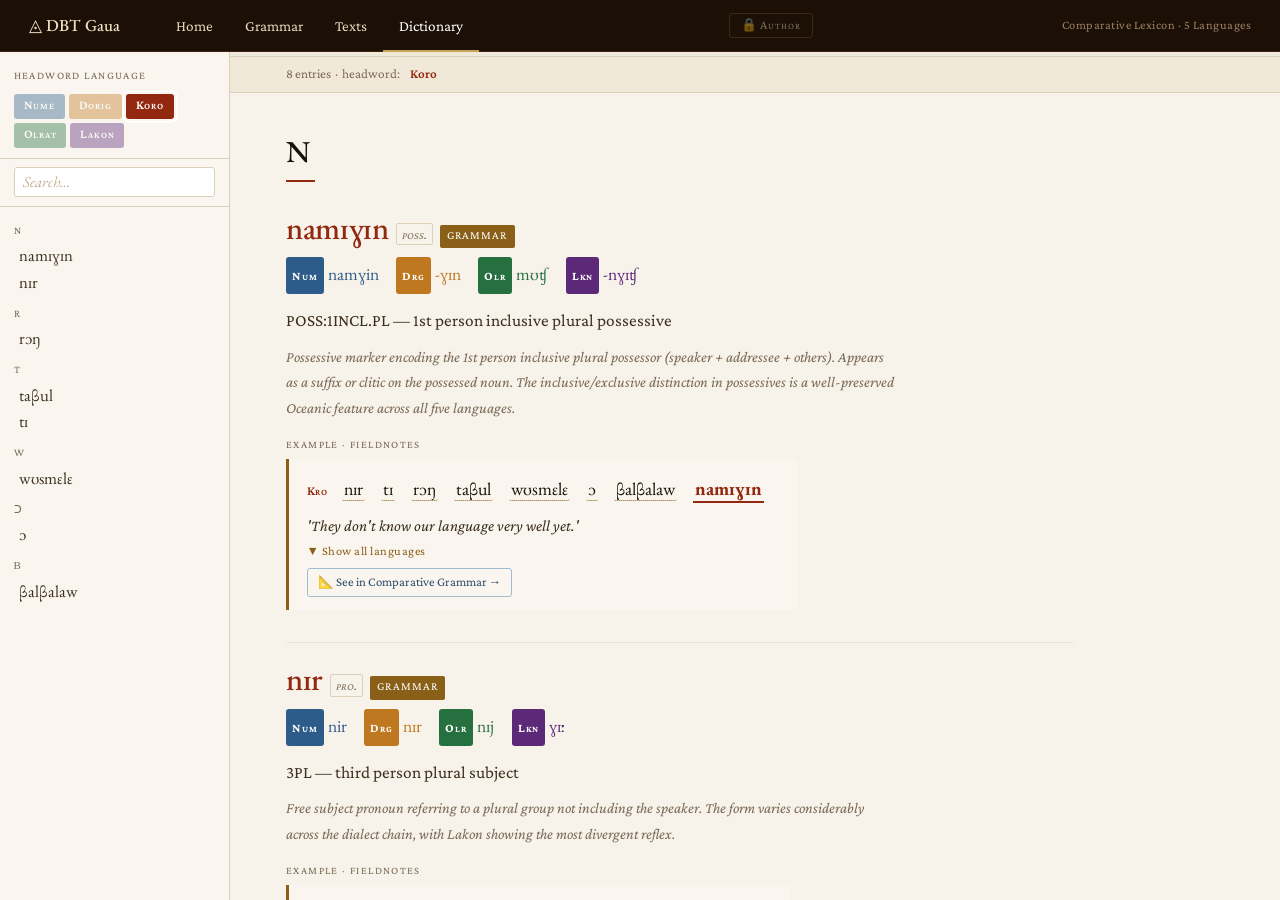
==== commit fb7c2d40: "Update dictionary.html" ====
--- a/dictionary.html
+++ b/dictionary.html
@@ -366,11 +366,13 @@
       <button class="edit-tab" id="dict-edit-tab" title="Upload new dictionary XML">⬆ Upload XML</button>
     </div>
     <div class="result-bar" id="result-bar">Loading dictionary…</div>
+    <div class="dict-content" style="padding-bottom:0;">
+      <div id="proposed-section" style="display:none;">
+        <div class="proposed-section-hdr">Proposed entries from confirmed texts</div>
+        <div id="proposed-entries"></div>
+      </div>
+    </div>
     <div class="dict-content" id="dict-content">
-    <div id="proposed-section" style="display:none;">
-      <div class="proposed-section-hdr">Proposed entries from confirmed texts</div>
-      <div id="proposed-entries"></div>
-    </div>
       <p class="dict-status">Loading <code>dbt_dictionary.xml</code>…</p>
     </div>
   </main>
@@ -378,6 +380,7 @@
 
 <!-- data.js is still needed for NEGATION_EXAMPLE, LANG_COLORS, LANG_ABBR -->
 <script src="data.js"></script>
+<script src="auth.js"></script>
 <script>
 'use strict';
 
@@ -851,7 +854,6 @@
 
 // ── Proposed dictionary entries ──────────────────────────────
 let proposedEntries = {}; // colKey → {gloss, forms, examples}
-let isLoggedIn = false;
 
 async function loadProposedEntries() {
   try {
@@ -863,6 +865,7 @@
 function renderProposedEntries() {
   const section = document.getElementById('proposed-section');
   const container = document.getElementById('proposed-entries');
+  if (!section || !container) return;
   const entries = Object.entries(proposedEntries);
   if (!entries.length) { section.style.display = 'none'; return; }
   section.style.display = '';
@@ -1109,6 +1112,7 @@
     bindBadgeClicks();
     bindLexlinkClicks();
     bindTooltip();
+    _bindEntryModal();
 
     // ── Scroll to hash entry after render ───────────────────────
     const hash = window.location.hash.slice(1);
@@ -1125,12 +1129,14 @@
       });
     }
   } catch (err) {
-    document.getElementById('result-bar').textContent = '⚠ ' + err.message;
+    const isNet = /Cannot fetch|Failed to fetch|NetworkError|XML parse/i.test(err.message);
+    document.getElementById('result-bar').textContent = '\u26a0 ' + err.message;
     document.getElementById('dict-content').innerHTML =
       `<p class="dict-status error">Could not load dictionary.<br>
        <small>${err.message}</small><br><br>
-       Make sure <code>dbt_dictionary.xml</code> is in the same folder and the page
-       is served over HTTP (not opened as a local file).</p>`;
+       ${isNet
+         ? 'Make sure <code>dbt_dictionary.xml</code> is in the same folder and the page is served over HTTP (not opened as a local file).'
+         : 'This looks like a script error, not a missing file \u2014 open the browser console (F12) for details.'}</p>`;
     console.error(err);
   }
 }
@@ -1231,9 +1237,12 @@
     </div>
   </div>
 </div>
-<script src="auth.js"></script>
 <script>
-function onAuthChange(loggedIn) { /* updateAuthUI handles edit-tab visibility */ }
+function onAuthChange(loggedIn) {
+  document.querySelectorAll('.entry-actions').forEach(el =>
+    el.classList.toggle('visible', loggedIn));
+  if (typeof renderProposedEntries === 'function') renderProposedEntries();
+}
 
 // Scripts at bottom of body — DOM already ready, no DOMContentLoaded needed
 bindLoginModal();
--- a/style.css
+++ b/style.css
@@ -347,3 +347,16 @@
 }
 .cite-ref-link { color: var(--ink-light); text-decoration: none; border-bottom: 1px solid var(--border-lt); }
 .cite-ref-link:hover { color: var(--gold); border-bottom-color: var(--gold); }
+
+/* ── Citation tables inside grammar sections — no cell borders ── */
+/* Override .grammar-section table td { border } with higher specificity */
+.grammar-section .cite-fn-table td,
+.grammar-section .cite-fn-table th,
+.grammar-section .cite-ilg-table td,
+.grammar-section .cite-ilg-table th {
+  border: none;
+}
+/* Keep only the separator line between form rows and gloss row */
+.grammar-section .cite-fn-sep td {
+  border-top: 1px solid var(--border);
+}
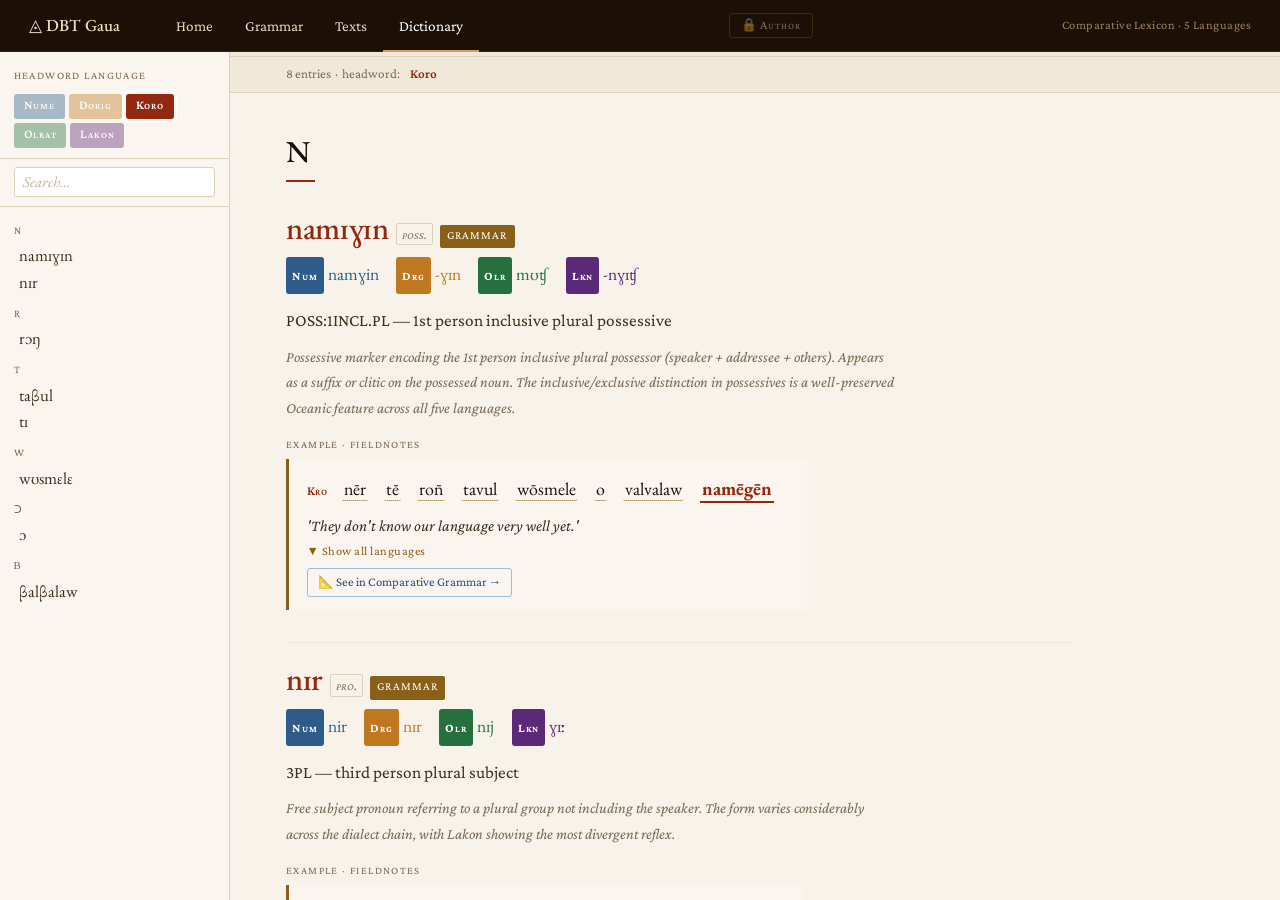
==== commit 64d411f8: "Automatic IPA generation on dictionary upload" ====
--- a/dictionary.html
+++ b/dictionary.html
@@ -284,6 +284,98 @@
 #lex-tooltip .tt-eq.tt-eq-hl b { color: #fdeec8; }
 
 
+
+/* ── Text-derived examples (confirmed sentences) ── */
+.ex-table tr.ex-other { display: none; }
+.ex-table.ex-expanded tr.ex-other { display: table-row; }
+.ex-table .ex-gloss.txt { text-transform: none; font-size: 0.72rem; letter-spacing: 0.02em; }
+.ex-ref { font-family: 'Crimson Pro', serif; font-size: 0.8rem; color: var(--ink-light); margin-top: 4px; }
+.ex-ref a { color: var(--ink-light); text-decoration: none; border-bottom: 1px solid var(--border-lt); }
+.ex-ref a:hover { color: var(--gold); border-bottom-color: var(--gold); }
+.ex-more-btn { font-family: 'Crimson Pro', serif; font-size: 0.8rem; color: var(--gold);
+  background: none; border: none; cursor: pointer; padding: 6px 0 0; }
+.ex-more-btn:hover { color: #b84c10; }
+
+
+
+/* ── Phonetic form [IPA] next to the headword ── */
+.entry-ipa { font-family: 'EB Garamond', serif; font-size: 1.2rem; color: var(--ink-light); margin-left: 0.15rem; }
+.ipa-badge {
+  display: inline-flex; align-items: center; justify-content: center;
+  width: 15px; height: 15px; min-width: 15px; border-radius: 50%;
+  background: #1c0f06; color: white; font-size: 0.62rem; font-weight: 700; line-height: 1;
+  user-select: none; position: relative; margin-left: 5px; vertical-align: middle; cursor: default;
+}
+.ipa-badge.confirmed { background: #267040; }
+.ipa-badge.can-click { cursor: pointer; }
+.ipa-badge.can-click:hover { transform: scale(1.12); }
+.ipa-badge::after {
+  content: attr(data-tooltip); position: absolute; left: 130%; top: 50%; transform: translateY(-50%);
+  background: #1c0f06; color: #f0dfc0; font-family: 'Crimson Pro', serif; font-size: 0.78rem; font-weight: 400;
+  white-space: nowrap; padding: 4px 10px 5px; border-radius: 3px; box-shadow: 0 2px 10px rgba(0,0,0,.35);
+  pointer-events: none; opacity: 0; transition: opacity 0.12s; z-index: 200; letter-spacing: 0;
+}
+.ipa-badge:hover::after { opacity: 1; }
+/* editor: orthography + IPA side by side */
+.em-lang-grid { display: grid; grid-template-columns: auto 1fr 1fr; gap: 0.35rem 0.8rem; margin-bottom: 0.9rem; align-items: center; }
+.em-lang-grid .em-colhead { font-family: 'Crimson Pro', serif; font-size: 0.68rem; letter-spacing: 0.1em;
+  text-transform: uppercase; color: var(--ink-light); }
+.em-ipa { font-family: 'EB Garamond', serif; }
+.em-ipa.auto { color: #8a6a3a; font-style: italic; }
+
+/* ── Settings dialog ── */
+.st-h { font-family: 'EB Garamond', serif; font-size: 1.1rem; font-weight: 500; margin: 0.2rem 0 0.3rem; color: var(--ink); }
+.st-top { display: flex; align-items: flex-end; gap: 1.2rem; flex-wrap: wrap; margin-bottom: 0.6rem; font-family: 'Crimson Pro', serif; font-size: 0.85rem; color: var(--ink-light); }
+.st-top label { display: flex; flex-direction: column; gap: 2px; }
+.st-check { flex-direction: row !important; align-items: center; gap: 6px !important; }
+.st-table { border-collapse: collapse; width: 100%; font-family: 'Crimson Pro', serif; }
+.st-table th { position: sticky; top: 0; background: #f0e8d8; font-size: 0.72rem; letter-spacing: 0.08em; text-transform: uppercase;
+  color: var(--ink-light); text-align: left; padding: 4px 8px; font-weight: 600; }
+.st-table td { padding: 2px 6px; border-bottom: 1px solid var(--border-lt); }
+.st-table tr.st-shared td { background: #fbf4e2; }
+.st-table input.em-input { font-size: 1.05rem; padding: 1px 2px; }
+.st-table select { font-family: 'Crimson Pro', serif; font-size: 0.85rem; border: 1px solid var(--border); border-radius: 3px; background: white; }
+.st-table .st-del { background: none; border: none; color: #c06060; cursor: pointer; font-size: 0.8rem; }
+.st-table .st-del:hover { color: #922810; }
+.st-actions { display: flex; gap: 0.6rem; margin: 0.6rem 0; }
+.st-try { background: #faf6ef; border: 1px solid var(--border); border-radius: 4px; padding: 0.5rem 0.8rem 0.6rem;
+  font-family: 'Crimson Pro', serif; font-size: 0.85rem; color: var(--ink-light); }
+.st-try > div { display: flex; align-items: baseline; gap: 0.5rem; margin-top: 0.3rem; flex-wrap: wrap; }
+.st-try input.em-input { width: 9rem; font-size: 1.05rem; }
+.st-out { font-family: 'EB Garamond', serif; font-size: 1.25rem; color: var(--ink); min-width: 6rem; }
+
+/* ── Homonyms and senses ── */
+sup.hom-num { font-family: 'Crimson Pro', serif; font-size: 0.55em; font-weight: 600; margin-left: 1px;
+  color: var(--ink-light); vertical-align: super; letter-spacing: 0; }
+.hw-index a sup.hom-num { font-size: 0.7em; }
+.senses { margin-top: 0.3rem; }
+.sense { position: relative; padding: 0.55rem 0 0.35rem 2rem; border-top: 1px dotted var(--border); }
+.sense:first-child { border-top: none; }
+.sense-head { display: flex; align-items: baseline; gap: 0.6rem; }
+.sense-n { position: absolute; left: 0; top: 0.55rem; font-family: 'EB Garamond', serif; font-weight: 600;
+  font-size: 1.05rem; color: var(--gold); min-width: 1.4rem; }
+.sense-gloss { font-family: 'Source Code Pro', monospace; font-size: 0.7rem; letter-spacing: 0.04em;
+  color: var(--ink-light); background: #f0e8d8; border-radius: 2px; padding: 1px 7px 2px; }
+.sense .entry-gloss { margin-top: 0.2rem; }
+.other-examples-label { font-family: 'Crimson Pro', serif; font-size: 0.7rem; letter-spacing: 0.12em;
+  text-transform: uppercase; color: var(--ink-light); margin: 0.9rem 0 0.2rem; }
+
+/* Sense cards in the entry editor */
+.em-senses-head { display: flex; align-items: center; justify-content: space-between; margin: 0.2rem 0 0.4rem;
+  font-family: 'Crimson Pro', serif; font-size: 0.82rem; letter-spacing: 0.06em; color: var(--ink-light); }
+.em-sense { border: 1px solid var(--border); border-left: 3px solid var(--gold); border-radius: 0 4px 4px 0;
+  background: #fffdf8; padding: 0.5rem 0.8rem 0.7rem; margin-bottom: 0.6rem; }
+.em-sense-bar { display: flex; align-items: center; justify-content: space-between; margin-bottom: 0.3rem;
+  font-family: 'EB Garamond', serif; font-size: 1rem; color: var(--ink); }
+.em-sense-btns button { font-size: 0.7rem; color: var(--ink-light); background: none; border: 1px solid var(--border);
+  border-radius: 3px; padding: 0 6px 1px; margin-left: 3px; cursor: pointer; }
+.em-sense-btns button:hover { color: var(--gold); border-color: var(--gold); }
+.em-sense-btns button.del:hover { color: #922810; border-color: #922810; }
+.em-sense label { display: block; font-family: 'Crimson Pro', serif; font-size: 0.78rem; color: var(--ink-light); margin: 0.35rem 0 0.1rem; }
+.em-hint { grid-column: 1 / -1; font-family: 'Crimson Pro', serif; font-size: 0.8rem; color: #8a5f18;
+  background: #f7efdc; border-radius: 3px; padding: 3px 8px 4px; display: none; }
+.em-hint.visible { display: block; }
+
 /* ── Proposed (ghost) dictionary entries ── */
 .proposed-section-hdr {
   font-family: 'Crimson Pro', serif;
@@ -362,6 +454,8 @@
 
   <main class="dict-main" id="dict-main">
     <div style="display:flex;align-items:center;justify-content:flex-end;gap:0.5rem;padding:0.25rem 3.5rem 0;background:#f0e8d8;border-bottom:1px solid var(--border);">
+      <button class="edit-tab" id="settings-btn" title="Dictionary settings: the orthography ↔ IPA correspondences">⚙ Settings</button>
+      <button class="edit-tab" id="ortho-btn" title="Convert forms written in IPA to the orthography">🔤 IPA → orthography</button>
       <button class="edit-tab" id="add-entry-btn" title="Add a new dictionary entry">＋ Add entry</button>
       <button class="edit-tab" id="dict-edit-tab" title="Upload new dictionary XML">⬆ Upload XML</button>
     </div>
@@ -373,7 +467,7 @@
       </div>
     </div>
     <div class="dict-content" id="dict-content">
-      <p class="dict-status">Loading <code>dbt_dictionary.xml</code>…</p>
+      <p class="dict-status">Loading the dictionary…</p>
     </div>
   </main>
 </div>
@@ -398,7 +492,7 @@
 
 // ══════════════════════════════════════════════════════════════
 //  XML PARSER  —  LEXICA format → DICTIONARY array
-//  Reads dbt_dictionary.xml directly; no conversion step.
+//  Reads the active dictionary XML directly; no conversion step.
 // ══════════════════════════════════════════════════════════════
 async function parseLexicaXML(url) {
   const resp = await fetch(url);
@@ -433,20 +527,31 @@
     // ── Semantic domain ────────────────────────────────────────
     const domain = el.querySelector('DomaineSémantique')?.textContent.trim() ?? '';
 
-    // ── Gloss (plain text) ─────────────────────────────────────
-    // First Sens > Glose[@langue="eng"]
-    const gloss = el.querySelector('Sens > Glose[langue="eng"]')?.textContent.trim() ?? '';
-
-    // ── GlossRich (may contain inline HTML like <em>) ──────────
-    // Définition > ReprésentationDeTexte[@langue="eng"]
-    // DOMParser gives us the unescaped text: &lt;em&gt; → <em>
-    // That is then safe to set as innerHTML for italic rendering.
-    const richNode  = el.querySelector('Sens > Définition > ReprésentationDeTexte[langue="eng"]');
-    const glossRich = richNode ? richNode.textContent.trim() : gloss;
-
-    // ── Notes ──────────────────────────────────────────────────
-    const notesNode = el.querySelector('Notes > ReprésentationDeTexte[langue="eng"]');
-    const notes     = notesNode ? notesNode.textContent.trim() : '';
+    // ── Phonetic forms: Lemme/FormePhonétique[@langue], statut="auto" = derived, not yet confirmed ──
+    const ipa = {};
+    LANGS5.forEach(lang => {
+      const n = el.querySelector(`:scope > Lemme > FormePhonétique[langue="${LANG_CODE[lang]}"]`);
+      ipa[lang] = n && n.textContent.trim() ? { text: n.textContent.trim(), auto: n.getAttribute('statut') === 'auto' } : null;
+    });
+
+    // ── Homonym number (entries with the same lemma are told apart by <NuméroDHomonyme>) ──
+    const homonym = el.querySelector(':scope > NuméroDHomonyme')?.textContent.trim() ?? '';
+
+    // ── Senses: each <Sens> has its own definition, short gloss, notes … ──
+    // Definition: Définition/ReprésentationDeTexte[eng] if there is one, else Glose[eng]. The text
+    // can hold inline HTML such as <em> (DOMParser unescapes &lt;em&gt;), so it is shown as innerHTML.
+    const senses = [...el.querySelectorAll(':scope > Sens')].map((sn, ref) => {
+      const gloss      = sn.querySelector(':scope > Glose[langue="eng"]')?.textContent.trim() ?? '';
+      const dfNode     = sn.querySelector(':scope > Définition > ReprésentationDeTexte[langue="eng"]');
+      const definition = (dfNode ? dfNode.textContent.trim() : '') || gloss;
+      const shortGloss = sn.querySelector(':scope > gloss')?.textContent.trim() ?? '';
+      const notes      = sn.querySelector(':scope > Notes > ReprésentationDeTexte[langue="eng"]')?.textContent.trim() ?? '';
+      const num        = sn.querySelector(':scope > NuméroDeSens')?.textContent.trim();
+      return { ref, n: /^\d+$/.test(num || '') ? num : String(ref + 1), gloss, definition, shortGloss, notes };
+    });
+    // the first sense is mirrored on the entry, for code that only needs "the" gloss
+    const first = senses[0] || { gloss: '', definition: '', shortGloss: '', notes: '' };
+    const gloss = first.gloss, glossRich = first.definition, notes = first.notes, shortGloss = first.shortGloss;
 
     // ── Etymology ──────────────────────────────────────────────
     let etym = null;
@@ -461,10 +566,21 @@
       etym = { label: `${lang} ${forme} '${glose}'`, tlopo, etymograph };
     }
 
-    const shortGlossEl = el.querySelector('Sens > gloss');
-    const shortGloss   = shortGlossEl ? shortGlossEl.textContent.trim() : '';
-    return { id, hw, langs, pos, domain, gloss, glossRich, notes, etym, shortGloss };
-  });
+    return { id, hw, langs, ipa, pos, domain, homonym, senses, gloss, glossRich, notes, etym, shortGloss };
+  });
+}
+
+// The server decides which dictionary file is active (an uploaded one if there is one,
+// otherwise dbt_dictionary.xml), so ask it rather than guessing the file name here.
+async function loadActiveDictionary() {
+  try {
+    return await parseLexicaXML('/api/dictionary/xml');
+  } catch (e) {
+    // Fall back only when the endpoint itself is unreachable - never hide a parse error
+    if (/Cannot fetch|Failed to fetch|NetworkError/i.test(e.message))
+      return await parseLexicaXML('dbt_dictionary.xml');
+    throw e;
+  }
 }
 
 // ══════════════════════════════════════════════════════════════
@@ -539,6 +655,8 @@
 }
 
 function exampleHTML(entryId) {
+  // The grammar's negation sentence is only an example for the words it contains
+  if (!NEGATION_EXAMPLE.cols.some(c => c.dictId === entryId)) return '';
   const ex     = NEGATION_EXAMPLE;
   const cols   = ex.cols;
   const ownCol = cols.findIndex(c => c.dictId === entryId);
@@ -573,14 +691,201 @@
   </div>`;
 }
 
+
+// ── Examples drawn from confirmed sentences in the texts ─────────────────────
+let dictExamples = {};   // entry id -> [example, ...]  (from /api/dictionary/examples)
+let dictFormIndex = {};  // "code:cleanform" -> entry id (to link words inside examples)
+const CODE2LANG = { num:'Nume', drg:'Dorig', kro:'Koro', olr:'Olrat', lkn:'Lakon' };
+const EX_VISIBLE = 3;    // examples shown before "show more"
+
+function escHTML(s) {
+  return String(s ?? '').replace(/&/g,'&amp;').replace(/</g,'&lt;').replace(/>/g,'&gt;').replace(/"/g,'&quot;');
+}
+function cleanForm(s) { return (s || '').trim().replace(/^[-=]+|[-=.,;!?]+$/g, '').toLowerCase(); }
+
+function buildFormIndex() {
+  dictFormIndex = {};
+  DICTIONARY.forEach(e => LANGS5.forEach(lang => {
+    const c = cleanForm(e.langs[lang]);
+    if (c && c !== '\u2014') dictFormIndex[LANG_CODE[lang] + ':' + c] = e.id;
+  }));
+}
+
+async function loadDictExamples() {
+  try {
+    const r = await fetch('/api/dictionary/examples');
+    const d = r.ok ? await r.json() : {};
+    dictExamples = d.error ? {} : d;
+  } catch (e) { dictExamples = {}; }
+}
+
+function exTokenCell(code, tok, isMatch, ownId) {
+  if (!tok) return '<td class="ex-cell ex-dash">\u2014</td>';
+  const lang = CODE2LANG[code], color = COLORS5[lang], t = escHTML(tok);
+  if (isMatch) return `<td class="ex-cell ex-own"><strong style="color:${color};">${t}</strong></td>`;
+  const id = dictFormIndex[code + ':' + cleanForm(tok)];
+  if (id && id !== ownId)
+    return `<td class="ex-cell"><a class="lexlink" href="#${id}" data-dict-id="${id}" data-lang="${lang}">${t}</a></td>`;
+  return `<td class="ex-cell">${t}</td>`;
+}
+
+function oneTextExample(entry, ex, uid, extra) {
+  const isFN   = ex.type === 'fieldnotes' || ex.type === 'papers';   // five parallel languages
+  const codes  = isFN ? ['num','drg','kro','olr','lkn'] : [ex.lang];
+  const byCode = isFN ? ex.tokens : { [ex.lang]: ex.tokens };
+  const nCols  = Math.max(...codes.map(c => (byCode[c] || []).length), 0);
+  const match  = new Set(ex.match_cols || []);
+  const active = LANG_CODE[activeLang];
+
+  const rows = codes.map(code => {
+    const lang = CODE2LANG[code], color = COLORS5[lang];
+    const cells = Array.from({ length: nCols }, (_, i) =>
+      exTokenCell(code, (byCode[code] || [])[i] || '', match.has(i), entry.id)).join('');
+    const other = (codes.length > 1 && code !== active) ? ' class="ex-other"' : '';
+    return `<tr${other}><td class="ex-abbr" style="color:${color};">${ABBR5[lang]}</td>${cells}</tr>`;
+  }).join('');
+
+  const sep   = '<td></td>'.repeat(nCols + 1);
+  const gloss = Array.from({ length: nCols }, (_, i) =>
+    `<td class="ex-gloss txt">${escHTML((ex.glosses || [])[i] || '')}</td>`).join('');
+
+  const anchor = '#' + encodeURIComponent(ex.sentence_id);
+  const href = isFN
+    ? `transcription.html?${ex.type === 'papers' ? 'papers' : 'fieldnotes'}=1&index=${ex.index}&title=${encodeURIComponent(ex.title)}${anchor}`
+    : `transcription.html?key=${encodeURIComponent(ex.file)}&title=${encodeURIComponent(ex.title)}&lang=${ex.lang}${anchor}`;
+  const refText = ex.type === 'fieldnotes' ? `Fieldnotes \u00b7 ${ex.title} \u00b7 ${ex.sentence_id}` : `${ex.title} \u00b7 ${ex.sentence_id}`;
+
+  const expandBtn = codes.length > 1
+    ? `<button class="ex-expand-btn" onclick="toggleTextExample('${uid}', this)">\u25bc Show all languages</button>` : '';
+
+  return `<div class="entry-example-block${extra ? ' ex-extra' : ''}" ${extra ? 'style="display:none;"' : ''}>
+    <div class="example-label">Example \u00b7 ${ex.type === 'fieldnotes' ? 'fieldnotes' : ex.type === 'papers' ? 'paper' : 'text'}</div>
+    <div class="example-wrap">
+      <table class="ex-table" id="${uid}">
+        ${rows}
+        <tr class="ex-sep">${sep}</tr>
+        <tr><td class="ex-gloss-empty"></td>${gloss}</tr>
+      </table>
+      <div class="ex-transl">\u2018${escHTML(ex.translation)}\u2019</div>
+      ${expandBtn}
+      <div class="ex-ref">[<a href="${href}">${escHTML(refText)}</a>]</div>
+    </div>
+  </div>`;
+}
+
+function textExamplesHTML(entry, list, tag) {
+  list = list || dictExamples[entry.id] || [];
+  if (!list.length) return '';
+  const safe = entry.id.replace(/[^\w-]/g, '_') + '-' + (tag || 's');
+  const blocks = list.map((ex, i) => oneTextExample(entry, ex, `tx-${safe}-${i}`, i >= EX_VISIBLE)).join('');
+  const more = list.length > EX_VISIBLE
+    ? `<button class="ex-more-btn" onclick="toggleMoreExamples(this)">\u25bc Show ${list.length - EX_VISIBLE} more example${list.length - EX_VISIBLE > 1 ? 's' : ''}</button>` : '';
+  return `<div class="text-examples">${blocks}${more}</div>`;
+}
+
+async function toggleIpaConfirm(badge) {
+  if (!isLoggedIn) return;
+  const entry = DICT_MAP[badge.dataset.entry], lang = CODE2LANG[badge.dataset.lang], v = entry?.ipa?.[lang];
+  if (!v) return;
+  const r = await fetch(`/api/dictionary/entry/${encodeURIComponent(entry.id)}/ipa`, {
+    method: 'POST', headers: { 'Content-Type': 'application/json' },
+    body: JSON.stringify({ lang: badge.dataset.lang, confirmed: v.auto })   // auto -> confirm; confirmed -> back to "to check"
+  });
+  const d = await r.json();
+  if (!d.ok) { alert(d.error || 'Could not save.'); return; }
+  v.auto = d.auto;
+  const wrap = badge.closest('.ipa-wrap');
+  wrap.outerHTML = ipaHTML(entry);
+}
+
+function toggleTextExample(uid, btn) {
+  const t = document.getElementById(uid);
+  if (!t) return;
+  const open = t.classList.toggle('ex-expanded');
+  btn.textContent = open ? '\u25b2 Hide other languages' : '\u25bc Show all languages';
+}
+
+function toggleMoreExamples(btn) {
+  const wrap = btn.closest('.text-examples');
+  const extras = wrap.querySelectorAll('.ex-extra');
+  const hide = extras[0] && extras[0].style.display !== 'none';
+  extras.forEach(e => e.style.display = hide ? 'none' : '');
+  const n = extras.length;
+  btn.textContent = hide ? `\u25bc Show ${n} more example${n > 1 ? 's' : ''}` : '\u25b2 Show fewer examples';
+}
+
+// Short label for tooltips: the gloss, or every sense's gloss when there are several
+function senseLine(entry) {
+  const ss = entry.senses || [];
+  if (ss.length > 1)
+    return ss.map(s => `${s.n}. ${s.shortGloss || s.gloss || s.definition}`).join('   ');
+  return entry.gloss;
+}
+
+// [IPA] of the headword, in the language the headword is shown in. '?' = derived, awaiting the author.
+function headwordLang(entry) {
+  return entry.langs[activeLang] ? activeLang : (LANGS5.find(l => entry.langs[l] && entry.langs[l] !== '\u2014') || activeLang);
+}
+function ipaHTML(entry) {
+  const lang = headwordLang(entry), v = entry.ipa && entry.ipa[lang];
+  if (!v) return '';
+  const code = LANG_CODE[lang];
+  let badge = '';
+  if (v.auto) {
+    badge = `<span class="ipa-badge${isLoggedIn ? ' can-click' : ''}" data-entry="${entry.id}" data-lang="${code}"
+      data-tooltip="Derived automatically from the orthography, needs confirmation by the author">?</span>`;
+  } else if (isLoggedIn) {
+    badge = `<span class="ipa-badge confirmed can-click" data-entry="${entry.id}" data-lang="${code}"
+      data-tooltip="Phonetic form confirmed by the author">✓</span>`;
+  }
+  return `<span class="ipa-wrap"><span class="entry-ipa">[${escHTML(v.text)}]</span>${badge}</span>`;
+}
+
+function headwordHTML(entry) {
+  const hw = entry.langs[activeLang] || entry.hw;
+  return hw + (entry.homonym ? `<sup class="hom-num">${entry.homonym}</sup>` : '');
+}
+
+// The attested examples that belong to one sense, told apart by the gloss the word was given in the text
+function exampleGlossIs(ex, target) {
+  return !!target && (ex.match_cols || []).some(c => cleanForm((ex.glosses || [])[c]) === target);
+}
+function senseTarget(sn) { return cleanForm(sn.shortGloss || sn.gloss); }
+function examplesForSense(entry, sn) {
+  const all = dictExamples[entry.id] || [];
+  return entry.senses.length <= 1 ? all : all.filter(ex => exampleGlossIs(ex, senseTarget(sn)));
+}
+function otherExamples(entry) {          // attestations that match none of several senses
+  if ((entry.senses || []).length <= 1) return [];
+  const targets = entry.senses.map(senseTarget);
+  return (dictExamples[entry.id] || []).filter(ex => !targets.some(t => exampleGlossIs(ex, t)));
+}
+
+function senseHTML(entry, sn, multi) {
+  const head = multi
+    ? `<span class="sense-n">${sn.n}</span>` +
+      (sn.shortGloss ? `<div class="sense-head"><span class="sense-gloss">${escHTML(sn.shortGloss)}</span></div>` : '')
+    : '';
+  return `<div class="${multi ? 'sense' : ''}">
+    ${head}
+    <div class="entry-gloss">${sn.definition}</div>
+    <div class="entry-notes">${sn.notes}</div>
+    ${textExamplesHTML(entry, examplesForSense(entry, sn), 's' + sn.ref)}
+  </div>`;
+}
+
 function entryHTML(entry) {
-  const hw    = entry.langs[activeLang] || entry.hw;
   const color = COLORS5[activeLang];
   const etymRow = entry.etym
     ? `<div style="margin-bottom:0.45rem;">${etymHTML(entry.etym)}</div>` : '';
+  const multi   = entry.senses.length > 1;
+  const sensesHTML = entry.senses.map(sn => senseHTML(entry, sn, multi)).join('');
+  const other = otherExamples(entry);
+  const otherHTML = other.length
+    ? `<div class="other-examples-label">Other examples</div>${textExamplesHTML(entry, other, 'o')}` : '';
   return `<div class="entry" id="${entry.id}">
     <div class="entry-header">
-      <span class="entry-headword" style="color:${color};">${hw}</span>
+      <span class="entry-headword" style="color:${color};">${headwordHTML(entry)}</span>${ipaHTML(entry)}
       <span class="entry-pos">${entry.pos}</span>
       <span class="entry-domain">${entry.domain}</span>
     </div>
@@ -590,8 +895,8 @@
     </div>
     ${etymRow}
     ${equivsHTML(entry)}
-    <div class="entry-gloss">${entry.glossRich}</div>
-    <div class="entry-notes">${entry.notes}</div>
+    <div class="${multi ? 'senses' : ''}">${sensesHTML}</div>
+    ${otherHTML}
     ${exampleHTML(entry.id)}
   </div>`;
 }
@@ -600,7 +905,8 @@
   if (!searchQ) return DICTIONARY.slice();
   return DICTIONARY.filter(e => {
     return (e.langs[activeLang] || '').toLowerCase().includes(searchQ)
-      || e.gloss.toLowerCase().includes(searchQ)
+      || LANGS5.some(l => (e.ipa?.[l]?.text || '').toLowerCase().includes(searchQ))
+      || e.senses.some(s => [s.gloss, s.definition, s.shortGloss].some(t => (t || '').toLowerCase().includes(searchQ)))
       || Object.values(e.langs).some(v => v.toLowerCase().includes(searchQ));
   });
 }
@@ -624,6 +930,7 @@
   letters.forEach(l =>
     groups[l].sort((a, b) =>
       (a.langs[activeLang] || a.hw).localeCompare(b.langs[activeLang] || b.hw)
+      || (parseInt(a.homonym) || 0) - (parseInt(b.homonym) || 0)
     )
   );
 
@@ -635,7 +942,7 @@
 
   document.getElementById('hw-index').innerHTML = letters.map(l => {
     const links = groups[l].map(e =>
-      `<a href="#${e.id}" data-id="${e.id}">${e.langs[activeLang] || e.hw}</a>`
+      `<a href="#${e.id}" data-id="${e.id}">${headwordHTML(e)}</a>`
     ).join('');
     return `<div class="hw-letter-divider">${l}</div>${links}`;
   }).join('');
@@ -745,7 +1052,7 @@
     ttHw.textContent  = entry.langs[hoverLang] || entry.hw;
     ttHw.style.color  = hoverColor;
     ttPos.textContent = '  ' + entry.pos;
-    ttGloss.textContent = entry.gloss;
+    ttGloss.textContent = senseLine(entry);
     // Highlight the hovered language's chip in the equivalents row
     ttEquivs.innerHTML = LANGS5.map(lang => {
       const isHover = lang === hoverLang;
@@ -775,6 +1082,8 @@
 // switches the headword language to Dorig and scrolls to that dictionary entry.
 function bindLexlinkClicks() {
   document.getElementById('dict-content').addEventListener('click', e => {
+    const ib = e.target.closest('.ipa-badge.can-click');
+    if (ib) { toggleIpaConfirm(ib); return; }
     const a = e.target.closest('a.lexlink');
     if (!a) return;
     e.preventDefault();
@@ -914,10 +1223,8 @@
   if (d.ok) {
     delete proposedEntries[colKey];
     renderProposedEntries();
-    // Reload dictionary to show new entry
-    DICTIONARY = await parseLexicaXML('dbt_dictionary.xml');
-    DICTIONARY.forEach(e => { DICT_MAP[e.id] = e; });
-    render();
+    // Reload dictionary (and its text examples) to show the new entry
+    await reloadDictionary();
   } else {
     alert(d.error || 'Could not add entry.');
   }
@@ -937,43 +1244,126 @@
 
 // Reload dictionary XML after any modification
 async function reloadDictionary() {
-  try {
-    DICTIONARY = await parseLexicaXML('uploads/dictionary.xml');
-  } catch(e) {
-    DICTIONARY = await parseLexicaXML('dbt_dictionary.xml');
-  }
+  DICTIONARY = await loadActiveDictionary();
+  DICT_MAP = {};
   DICTIONARY.forEach(e => { DICT_MAP[e.id] = e; });
+  buildFormIndex();
+  await loadDictExamples();
   render();
   renderProposedEntries();
 }
 
 // ── Entry modal helpers ───────────────────────────────────────
 let _editingId = null; // null = adding, string = editing existing
+let _senses = [];      // the sense cards of the open editor: {ref, definition, shortGloss, notes}
+let _etymDirty = false;
+let _homTouched = false;
+
+const _blankSense = () => ({ ref: null, definition: '', shortGloss: '', notes: '' });
+
+function renderSenseCards() {
+  const box = document.getElementById('em-senses');
+  box.innerHTML = _senses.map((s, i) => `
+    <div class="em-sense" data-i="${i}">
+      <div class="em-sense-bar">
+        <b>Sense ${i + 1}</b>
+        <span class="em-sense-btns">
+          ${_senses.length > 1 ? `<button type="button" data-act="up" title="Move up"${i === 0 ? ' disabled' : ''}>▲</button>
+          <button type="button" data-act="down" title="Move down"${i === _senses.length - 1 ? ' disabled' : ''}>▼</button>` : ''}
+          <button type="button" data-act="del" class="del" title="Remove this sense">✕</button>
+        </span>
+      </div>
+      <label>Definition (English)</label>
+      <textarea class="em-input" data-f="definition" style="width:100%;box-sizing:border-box;height:3rem;resize:vertical;"
+                placeholder="e.g. speech, language, word">${escHTML(s.definition)}</textarea>
+      <label>Short gloss for interlinear</label>
+      <input class="em-input" data-f="shortGloss" style="width:100%;box-sizing:border-box;"
+             value="${escHTML(s.shortGloss)}" placeholder="e.g. speech">
+      <label>Notes</label>
+      <textarea class="em-input" data-f="notes" style="width:100%;box-sizing:border-box;height:3rem;resize:vertical;"
+                placeholder="Usage notes, cognate information…">${escHTML(s.notes)}</textarea>
+    </div>`).join('');
+}
+
+// Homonyms: entries that share a form with the one being edited
+function homonymSharers() {
+  const mine = new Set();
+  LANGS5.forEach(lang => {
+    const c = cleanForm(document.getElementById('ef-' + LANG_CODE[lang])?.value);
+    if (c) mine.add(LANG_CODE[lang] + ':' + c);
+  });
+  return DICTIONARY.filter(e => e.id !== _editingId &&
+    LANGS5.some(lang => { const c = cleanForm(e.langs[lang]); return c && mine.has(LANG_CODE[lang] + ':' + c); }));
+}
+function updateHomHint() {
+  const hint = document.getElementById('em-hom-hint'), homEl = document.getElementById('ef-hom');
+  const sharers = homonymSharers();
+  if (!sharers.length) { hint.classList.remove('visible'); hint.innerHTML = ''; return; }
+  const list = sharers.map(e => `<b>${escHTML(e.langs[activeLang] || e.hw)}</b>${e.homonym ? '<sup>' + e.homonym + '</sup>' : ''} (${escHTML(e.pos || 'no PoS')})`).join(', ');
+  const unnumbered = sharers.some(e => !e.homonym);
+  hint.innerHTML = `Same form as ${list}. Give each homonym its own number` +
+    (unnumbered ? ' — the entries without a number will be numbered for you.' : '.');
+  hint.classList.add('visible');
+  if (!_editingId && !homEl.value && !_homTouched) {      // suggest the next number for a new entry
+    const used = sharers.map(e => parseInt(e.homonym)).filter(n => n > 0);
+    homEl.value = used.length ? Math.max(...used) + 1 : 2;
+  }
+}
+
+// ── IPA boxes of the editor ──
+// A box holds either what the author wrote (data-auto="0") or a suggestion derived from the
+// orthography (data-auto="1"): the suggestion follows the orthography until the author edits the box.
+function setIpaBox(code, text, auto) {
+  const box = document.getElementById('ef-ipa-' + code);
+  box.value = text || '';
+  box.dataset.auto = auto ? '1' : '0';
+  box.classList.toggle('auto', !!auto && !!text);
+}
+const _ipaTimers = {};
+function suggestIpa(code) {
+  clearTimeout(_ipaTimers[code]);
+  _ipaTimers[code] = setTimeout(async () => {
+    const box = document.getElementById('ef-ipa-' + code);
+    if (box.dataset.auto !== '1') return;                         // the author's own IPA is never overwritten
+    const orth = document.getElementById('ef-' + code).value.trim();
+    if (!orth || orth === '\u2014') { setIpaBox(code, '', true); return; }     // — = no form, nothing to transcribe
+    try {
+      const r = await fetch('/api/dictionary/ipa-suggest', { method: 'POST', headers: { 'Content-Type': 'application/json' },
+                                                           body: JSON.stringify({ forms: { [code]: orth } }) });
+      const d = await r.json();
+      if (box.dataset.auto === '1' && d[code]) setIpaBox(code, d[code], true);
+    } catch (e) { /* offline: the box simply stays empty and is filled in on save */ }
+  }, 220);
+}
 
 function _openEntryModal(title, entry) {
   _editingId = entry ? entry.id : null;
+  _etymDirty = false; _homTouched = false;
   document.getElementById('em-title').textContent = title;
   document.getElementById('em-msg').textContent = '';
 
-  const codes = {Nume:'num',Dorig:'drg',Koro:'kro',Olrat:'olr',Lakon:'lkn'};
   // Clear all inputs first
-  ['num','drg','kro','olr','lkn','pos','domain','gloss','short','notes',
-   'el','ef','eg','et','ee'].forEach(id => {
+  ['num','drg','kro','olr','lkn','pos','domain','hom','el','ef','eg','et','ee'].forEach(id => {
     const el = document.getElementById('ef-'+id);
     if (el) el.value = '';
   });
+  LANGS5.forEach(l => setIpaBox(LANG_CODE[l], '', true));
 
   if (entry) {
-    // Pre-fill language forms
     LANGS5.forEach(lang => {
-      const el = document.getElementById('ef-' + codes[lang]);
+      const el = document.getElementById('ef-' + LANG_CODE[lang]);
       if (el) el.value = entry.langs[lang] || '';
+    });
+    LANGS5.forEach(lang => {
+      const v = entry.ipa?.[lang];
+      setIpaBox(LANG_CODE[lang], v?.text || '', v ? v.auto : true);
+      if (!v && entry.langs[lang] && entry.langs[lang] !== '\u2014') suggestIpa(LANG_CODE[lang]);        // a form without IPA gets a suggestion
     });
     document.getElementById('ef-pos').value    = entry.pos    || '';
     document.getElementById('ef-domain').value = entry.domain || '';
-    document.getElementById('ef-gloss').value  = entry.gloss  || '';
-    document.getElementById('ef-short').value  = entry.shortGloss || entry.gloss || '';
-    document.getElementById('ef-notes').value  = entry.notes  || '';
+    document.getElementById('ef-hom').value    = entry.homonym || '';
+    _senses = entry.senses.map(s => ({ ref: s.ref, definition: s.definition || '',
+                                       shortGloss: s.shortGloss || '', notes: s.notes || '' }));
     if (entry.etym) {
       document.getElementById('ef-el').value = entry.etym.label?.split(' ')[0] || 'POc';
       // label = "POc *form 'gloss'" — best effort parse
@@ -985,30 +1375,40 @@
       document.getElementById('ef-et').value = entry.etym.tlopo       || '';
       document.getElementById('ef-ee').value = entry.etym.etymograph  || '';
     }
+  } else {
+    _senses = [_blankSense()];
   }
+  renderSenseCards();
+  updateHomHint();
   document.getElementById('entry-modal').classList.add('visible');
   document.getElementById('ef-num').focus();
 }
 
 function _collectEntryData() {
-  const codes = ['num','drg','kro','olr','lkn'];
   const forms = {};
-  codes.forEach(c => { forms[c] = document.getElementById('ef-'+c)?.value.trim() || ''; });
+  LANGS5.forEach(lang => { const c = LANG_CODE[lang]; forms[c] = document.getElementById('ef-'+c)?.value.trim() || ''; });
+  // Etymology: untouched -> null (left exactly as it is); edited -> written; emptied -> removed
   const etymForm = document.getElementById('ef-ef')?.value.trim();
-  const etym = etymForm ? {
+  const hadEtym  = !!(_editingId && DICT_MAP[_editingId]?.etym);
+  const etym = !_etymDirty ? null : etymForm ? {
     lang:       document.getElementById('ef-el')?.value.trim() || 'POc',
     form:       etymForm,
     gloss:      document.getElementById('ef-eg')?.value.trim() || '',
     tlopo:      document.getElementById('ef-et')?.value.trim() || '',
     etymograph: document.getElementById('ef-ee')?.value.trim() || '',
-  } : null;
+  } : (hadEtym ? {} : null);
+  const ipa = {};
+  LANGS5.forEach(lang => {
+    const c = LANG_CODE[lang], box = document.getElementById('ef-ipa-' + c), text = box.value.trim();
+    ipa[c] = { text, auto: box.dataset.auto === '1' && !!text };
+  });
   return {
-    forms,
-    pos:        document.getElementById('ef-pos')?.value.trim()    || '',
-    domain:     document.getElementById('ef-domain')?.value.trim() || '',
-    gloss:      document.getElementById('ef-gloss')?.value.trim()  || '',
-    shortGloss: document.getElementById('ef-short')?.value.trim()  || '',
-    notes:      document.getElementById('ef-notes')?.value.trim()  || '',
+    forms, ipa,
+    pos:     document.getElementById('ef-pos')?.value.trim()    || '',
+    domain:  document.getElementById('ef-domain')?.value.trim() || '',
+    homonym: document.getElementById('ef-hom')?.value.trim()    || '',
+    senses:  _senses.map(s => ({ ref: s.ref, definition: s.definition.trim(),
+                                 shortGloss: s.shortGloss.trim(), notes: s.notes.trim() })),
     etym,
   };
 }
@@ -1084,8 +1484,234 @@
   });
   document.getElementById('em-submit').addEventListener('click', _submitEntry);
   document.getElementById('add-entry-btn')?.addEventListener('click', openAddEntry);
-}
-
+  document.getElementById('ortho-btn')?.addEventListener('click', openOrthoPreview);
+  bindSettings();
+  document.getElementById('ortho-apply').addEventListener('click', applyOrtho);
+  document.getElementById('ortho-cancel').addEventListener('click', () =>
+    document.getElementById('ortho-modal').classList.remove('visible'));
+  document.getElementById('ortho-modal').addEventListener('click', e => {
+    if (e.target === e.currentTarget) e.currentTarget.classList.remove('visible');
+  });
+
+  // senses: typing updates the card's data; ▲ ▼ ✕ and "Add sense" change the list
+  const box = document.getElementById('em-senses');
+  box.addEventListener('input', e => {
+    const card = e.target.closest('.em-sense'), fld = e.target.dataset.f;
+    if (card && fld) _senses[+card.dataset.i][fld] = e.target.value;
+  });
+  box.addEventListener('click', e => {
+    const b = e.target.closest('button[data-act]');
+    if (!b) return;
+    const i = +b.closest('.em-sense').dataset.i, act = b.dataset.act;
+    if (act === 'del') {
+      const s = _senses[i], filled = s.definition || s.shortGloss || s.notes;
+      if (s.ref !== null && !confirm(`Remove sense ${i + 1}? Its examples and relations in the XML are deleted with it.`)) return;
+      if (s.ref === null && filled && !confirm(`Remove sense ${i + 1}?`)) return;
+      _senses.splice(i, 1);
+    } else {
+      const j = act === 'up' ? i - 1 : i + 1;
+      if (j < 0 || j >= _senses.length) return;
+      [_senses[i], _senses[j]] = [_senses[j], _senses[i]];
+    }
+    renderSenseCards();
+  });
+  document.getElementById('em-add-sense').addEventListener('click', () => {
+    _senses.push(_blankSense()); renderSenseCards();
+    box.lastElementChild?.querySelector('textarea')?.focus();
+  });
+
+  // homonym hint follows the forms; etymology edits are tracked so an untouched one is never rewritten
+  LANGS5.forEach(lang => {
+    const c = LANG_CODE[lang];
+    document.getElementById('ef-' + c).addEventListener('input', () => { updateHomHint(); suggestIpa(c); });
+    document.getElementById('ef-ipa-' + c).addEventListener('input', e => {
+      e.target.dataset.auto = '0'; e.target.classList.remove('auto');        // the author wrote it: confirmed
+    });
+  });
+  document.getElementById('ef-hom').addEventListener('input', () => { _homTouched = true; });
+  ['el','ef','eg','et','ee'].forEach(id =>
+    document.getElementById('ef-' + id).addEventListener('input', () => { _etymDirty = true; }));
+}
+
+
+
+// ── Convert IPA forms to the orthography (preview first; the server keeps a backup) ──
+async function openOrthoPreview() {
+  if (!isLoggedIn) { showLoginModal(); return; }
+  const modal = document.getElementById('ortho-modal'), desc = document.getElementById('ortho-desc'),
+        list = document.getElementById('ortho-list'), msg = document.getElementById('ortho-msg'),
+        apply = document.getElementById('ortho-apply');
+  list.innerHTML = ''; msg.textContent = ''; msg.className = 'dbt-modal-msg'; apply.style.display = 'none';
+  desc.textContent = 'Looking for forms written in IPA…';
+  modal.classList.add('visible');
+  try {
+    const r = await fetch('/api/dictionary/orthography');
+    const d = await r.json();
+    if (!r.ok) throw new Error(d.error || ('HTTP ' + r.status));
+    if (!d.changes.length) {
+      desc.textContent = `All ${d.unchanged} forms in the ${d.entries} entries already look orthographic. Nothing to convert.`;
+      return;
+    }
+    desc.textContent = `${d.changes.length} form${d.changes.length > 1 ? 's' : ''} in IPA will be rewritten in the orthography ` +
+      `(${d.unchanged} others already look orthographic and are left alone). A backup of the dictionary is kept.`;
+    list.innerHTML = '<table style="border-collapse:collapse;width:100%;font-size:0.95rem;">' +
+      d.changes.map(c => {
+        const lang = CODE2LANG[c.lang], col = COLORS5[lang] || '#888';
+        return `<tr style="border-bottom:1px solid var(--border-lt);">
+          <td style="padding:2px 8px 2px 0;font-family:'Source Code Pro',monospace;font-size:0.72rem;color:var(--ink-light);">${escHTML(c.id)}</td>
+          <td style="padding:2px 8px 2px 0;color:${col};font-weight:600;font-variant:small-caps;">${ABBR5[lang]}</td>
+          <td style="padding:2px 6px 2px 0;color:var(--ink-light);">${escHTML(c.from)}</td>
+          <td style="padding:2px 6px;color:var(--ink-light);">→</td>
+          <td style="padding:2px 0;font-family:'EB Garamond',serif;font-size:1.05rem;color:${col};">${escHTML(c.to)}</td></tr>`;
+      }).join('') + '</table>';
+    apply.style.display = '';
+  } catch (e) {
+    desc.textContent = ''; msg.textContent = 'Could not check the dictionary: ' + e.message; msg.className = 'dbt-modal-msg error';
+  }
+}
+
+async function applyOrtho() {
+  const msg = document.getElementById('ortho-msg'), apply = document.getElementById('ortho-apply');
+  msg.textContent = 'Converting…'; msg.className = 'dbt-modal-msg'; apply.disabled = true;
+  try {
+    const r = await fetch('/api/dictionary/orthography', { method: 'POST' });
+    const d = await r.json();
+    if (!r.ok || !d.ok) throw new Error(d.error || ('HTTP ' + r.status));
+    msg.textContent = `Done: ${d.converted} form${d.converted === 1 ? '' : 's'} converted. Backup: ${d.backup}`;
+    msg.className = 'dbt-modal-msg success';
+    apply.style.display = 'none';
+    document.getElementById('ortho-list').innerHTML = '';
+    await reloadDictionary();
+  } catch (e) {
+    msg.textContent = 'Conversion failed: ' + e.message; msg.className = 'dbt-modal-msg error';
+  } finally { apply.disabled = false; }
+}
+
+
+// ── Settings: the orthography ↔ IPA correspondence table ──
+let _stRows = [], _stDefaults = null, _stTryTimer = null;
+
+function renderSettingsRows() {
+  const count = {};
+  _stRows.forEach(r => { count[r.orth] = (count[r.orth] || 0) + 1; });
+  document.getElementById('st-rows').innerHTML = _stRows.map((r, i) => `
+    <tr data-i="${i}" class="${r.orth && count[r.orth] > 1 ? 'st-shared' : ''}">
+      <td><input class="em-input" data-f="orth" value="${escHTML(r.orth)}" size="4" spellcheck="false"></td>
+      <td><input class="em-input" data-f="ipa" value="${escHTML(r.ipa)}" size="8" spellcheck="false"></td>
+      <td><select data-f="type"><option value="consonant"${r.type !== 'vowel' ? ' selected' : ''}>consonant</option>
+                                <option value="vowel"${r.type === 'vowel' ? ' selected' : ''}>vowel</option></select></td>
+      <td style="text-align:center;"><input type="checkbox" data-f="default"${r.default ? ' checked' : ''}
+          title="${count[r.orth] > 1 ? 'Several sounds share this letter: tick the one to suggest' : 'Suggested for this letter'}"></td>
+      <td><button type="button" class="st-del" data-act="del" title="Remove this row">✕</button></td>
+    </tr>`).join('');
+}
+
+function stCollect() {
+  return { name: document.getElementById('st-name').value.trim(),
+           long_vowel_doubling: document.getElementById('st-long').checked,
+           rows: _stRows.map(r => ({ orth: r.orth.trim(), ipa: r.ipa.trim(), type: r.type, default: !!r.default })) };
+}
+
+function stTry() {
+  clearTimeout(_stTryTimer);
+  _stTryTimer = setTimeout(async () => {
+    const orth = document.getElementById('st-try-orth').value, ipa = document.getElementById('st-try-ipa-in').value;
+    try {
+      const r = await fetch('/api/dictionary/settings/test', { method: 'POST', headers: { 'Content-Type': 'application/json' },
+                                                             body: JSON.stringify({ correspondences: stCollect(), orth, ipa }) });
+      const d = await r.json();
+      document.getElementById('st-try-ipa').textContent      = r.ok && orth ? '[' + d.ipa + ']' : '';
+      document.getElementById('st-try-orth-out').textContent = r.ok && ipa  ? d.orth : '';
+    } catch (e) { /* offline */ }
+  }, 200);
+}
+
+function stLoad(cfg) {
+  document.getElementById('st-name').value = cfg.name || '';
+  document.getElementById('st-long').checked = !!cfg.long_vowel_doubling;
+  _stRows = cfg.rows.map(r => ({ orth: r.orth, ipa: r.ipa, type: r.type === 'vowel' ? 'vowel' : 'consonant', default: !!r.default }));
+  renderSettingsRows(); stTry();
+}
+
+async function openSettings() {
+  if (!isLoggedIn) { showLoginModal(); return; }
+  const msg = document.getElementById('st-msg');
+  msg.textContent = ''; msg.className = 'dbt-modal-msg';
+  document.getElementById('settings-modal').classList.add('visible');
+  try {
+    const r = await fetch('/api/dictionary/settings');
+    const d = await r.json();
+    if (!r.ok) throw new Error(d.error || ('HTTP ' + r.status));
+    _stDefaults = d.defaults;
+    stLoad(d.correspondences);
+  } catch (e) { msg.textContent = 'Could not load the settings: ' + e.message; msg.className = 'dbt-modal-msg error'; }
+}
+
+async function saveSettings() {
+  const msg = document.getElementById('st-msg'), btn = document.getElementById('st-save');
+  msg.textContent = 'Saving…'; msg.className = 'dbt-modal-msg'; btn.disabled = true;
+  try {
+    const r = await fetch('/api/dictionary/settings', { method: 'POST', headers: { 'Content-Type': 'application/json' },
+      body: JSON.stringify({ correspondences: stCollect(), rederive: document.getElementById('st-rederive').checked }) });
+    const d = await r.json();
+    if (!r.ok || !d.ok) throw new Error(d.error || ('HTTP ' + r.status));
+    msg.textContent = 'Saved.' + (d.rederived ? ` ${d.rederived} provisional transcription${d.rederived > 1 ? 's' : ''} re-derived.` : '');
+    msg.className = 'dbt-modal-msg success';
+    const g = await (await fetch('/api/dictionary/settings')).json();      // show what the server really kept
+    if (g.correspondences) stLoad(g.correspondences);
+    await reloadDictionary();
+  } catch (e) { msg.textContent = 'Not saved: ' + e.message; msg.className = 'dbt-modal-msg error'; }
+  finally { btn.disabled = false; }
+}
+
+function bindSettings() {
+  document.getElementById('settings-btn')?.addEventListener('click', openSettings);
+  document.getElementById('st-cancel').addEventListener('click', () => document.getElementById('settings-modal').classList.remove('visible'));
+  document.getElementById('settings-modal').addEventListener('click', e => { if (e.target === e.currentTarget) e.currentTarget.classList.remove('visible'); });
+  document.getElementById('st-save').addEventListener('click', saveSettings);
+  document.getElementById('st-add-row').addEventListener('click', () => {
+    _stRows.push({ orth: '', ipa: '', type: 'consonant', default: true }); renderSettingsRows();
+    document.getElementById('st-rows').lastElementChild?.querySelector('input')?.focus();
+  });
+  document.getElementById('st-reset').addEventListener('click', () => {
+    if (_stDefaults && confirm('Replace the table by the one of François (2003-)? Nothing is saved until you press "Save settings".')) stLoad(_stDefaults);
+  });
+  ['st-try-orth', 'st-try-ipa-in', 'st-long'].forEach(id => document.getElementById(id).addEventListener('input', stTry));
+  const body = document.getElementById('st-rows');
+  body.addEventListener('input', e => {
+    const tr = e.target.closest('tr'), f = e.target.dataset.f;
+    if (!tr || !f || f === 'default') return;
+    _stRows[+tr.dataset.i][f] = e.target.value;
+    if (f === 'orth') renderSettingsRowsKeepFocus(tr, e.target); else stTry();
+    stTry();
+  });
+  body.addEventListener('change', e => {
+    const tr = e.target.closest('tr'), f = e.target.dataset.f;
+    if (!tr) return;
+    const row = _stRows[+tr.dataset.i];
+    if (f === 'type') row.type = e.target.value;
+    if (f === 'default') {
+      row.default = e.target.checked;
+      if (row.default) _stRows.forEach(o => { if (o !== row && o.orth === row.orth) o.default = false; });
+      else if (!_stRows.some(o => o !== row && o.orth === row.orth && o.default) && !_stRows.some(o => o !== row && o.orth === row.orth)) row.default = true;
+      renderSettingsRows(); stTry();
+    }
+  });
+  body.addEventListener('click', e => {
+    const b = e.target.closest('button[data-act="del"]');
+    if (!b) return;
+    _stRows.splice(+b.closest('tr').dataset.i, 1); renderSettingsRows(); stTry();
+  });
+}
+// re-colour the "shared letter" rows while typing in an orthography box, without losing the cursor
+function renderSettingsRowsKeepFocus(tr, input) {
+  const count = {};
+  _stRows.forEach(r => { count[r.orth] = (count[r.orth] || 0) + 1; });
+  document.querySelectorAll('#st-rows tr').forEach(row => {
+    const r = _stRows[+row.dataset.i];
+    row.classList.toggle('st-shared', !!(r && r.orth && count[r.orth] > 1));
+  });
+}
 
 async function init() {
   // ── Read URL params: ?lang=Nume#speech ──────────────────────
@@ -1100,9 +1726,10 @@
   } catch(e) {}
 
   try {
-    DICTIONARY = await parseLexicaXML('dbt_dictionary.xml');
+    DICTIONARY = await loadActiveDictionary();
     DICTIONARY.forEach(e => { DICT_MAP[e.id] = e; });
-    await loadProposedEntries();
+    buildFormIndex();
+    await Promise.all([loadProposedEntries(), loadDictExamples()]);
     buildPills();
     bindSearch();
     render();
@@ -1135,7 +1762,7 @@
       `<p class="dict-status error">Could not load dictionary.<br>
        <small>${err.message}</small><br><br>
        ${isNet
-         ? 'Make sure <code>dbt_dictionary.xml</code> is in the same folder and the page is served over HTTP (not opened as a local file).'
+         ? 'Make sure the dictionary XML is available and the page is served by the Flask app (not opened as a local file).'
          : 'This looks like a script error, not a missing file \u2014 open the browser console (F12) for details.'}</p>`;
     console.error(err);
   }
@@ -1148,27 +1775,23 @@
   <div class="dbt-modal" style="max-width:560px;width:94vw;max-height:90vh;overflow-y:auto;">
     <h3 id="em-title">Add entry</h3>
 
-    <div style="display:grid;grid-template-columns:1fr 1fr;gap:0.5rem 1rem;margin-bottom:0.9rem;">
-      <label style="font-family:'Crimson Pro',serif;font-size:0.8rem;
-                       font-weight:600;color:#2e5c8a;align-self:center;">Nume</label>
-      <input id="ef-num" class="em-input" style="border-bottom-color:#2e5c8a;"
-             placeholder="Nume form…" spellcheck="false">
-      <label style="font-family:'Crimson Pro',serif;font-size:0.8rem;
-                       font-weight:600;color:#c07820;align-self:center;">Dorig</label>
-      <input id="ef-drg" class="em-input" style="border-bottom-color:#c07820;"
-             placeholder="Dorig form…" spellcheck="false">
-      <label style="font-family:'Crimson Pro',serif;font-size:0.8rem;
-                       font-weight:600;color:#922810;align-self:center;">Koro</label>
-      <input id="ef-kro" class="em-input" style="border-bottom-color:#922810;"
-             placeholder="Koro form…" spellcheck="false">
-      <label style="font-family:'Crimson Pro',serif;font-size:0.8rem;
-                       font-weight:600;color:#267040;align-self:center;">Olrat</label>
-      <input id="ef-olr" class="em-input" style="border-bottom-color:#267040;"
-             placeholder="Olrat form…" spellcheck="false">
-      <label style="font-family:'Crimson Pro',serif;font-size:0.8rem;
-                       font-weight:600;color:#5c2878;align-self:center;">Lakon</label>
-      <input id="ef-lkn" class="em-input" style="border-bottom-color:#5c2878;"
-             placeholder="Lakon form…" spellcheck="false">
+    <div class="em-lang-grid">
+      <span></span><span class="em-colhead">Orthography</span><span class="em-colhead">IPA [ ]</span>
+      <label style="font-family:'Crimson Pro',serif;font-size:0.8rem;font-weight:600;color:#2e5c8a;">Nume</label>
+      <input id="ef-num" class="em-input" style="border-bottom-color:#2e5c8a;" placeholder="orthography" spellcheck="false">
+      <input id="ef-ipa-num" class="em-input em-ipa" style="border-bottom-color:#2e5c8a;" placeholder="IPA" spellcheck="false" title="Phonetic form, shown as [ ] next to the headword">
+      <label style="font-family:'Crimson Pro',serif;font-size:0.8rem;font-weight:600;color:#c07820;">Dorig</label>
+      <input id="ef-drg" class="em-input" style="border-bottom-color:#c07820;" placeholder="orthography" spellcheck="false">
+      <input id="ef-ipa-drg" class="em-input em-ipa" style="border-bottom-color:#c07820;" placeholder="IPA" spellcheck="false" title="Phonetic form, shown as [ ] next to the headword">
+      <label style="font-family:'Crimson Pro',serif;font-size:0.8rem;font-weight:600;color:#922810;">Koro</label>
+      <input id="ef-kro" class="em-input" style="border-bottom-color:#922810;" placeholder="orthography" spellcheck="false">
+      <input id="ef-ipa-kro" class="em-input em-ipa" style="border-bottom-color:#922810;" placeholder="IPA" spellcheck="false" title="Phonetic form, shown as [ ] next to the headword">
+      <label style="font-family:'Crimson Pro',serif;font-size:0.8rem;font-weight:600;color:#267040;">Olrat</label>
+      <input id="ef-olr" class="em-input" style="border-bottom-color:#267040;" placeholder="orthography" spellcheck="false">
+      <input id="ef-ipa-olr" class="em-input em-ipa" style="border-bottom-color:#267040;" placeholder="IPA" spellcheck="false" title="Phonetic form, shown as [ ] next to the headword">
+      <label style="font-family:'Crimson Pro',serif;font-size:0.8rem;font-weight:600;color:#5c2878;">Lakon</label>
+      <input id="ef-lkn" class="em-input" style="border-bottom-color:#5c2878;" placeholder="orthography" spellcheck="false">
+      <input id="ef-ipa-lkn" class="em-input em-ipa" style="border-bottom-color:#5c2878;" placeholder="IPA" spellcheck="false" title="Phonetic form, shown as [ ] next to the headword">
     </div>
 
     <div style="display:grid;grid-template-columns:1fr 1fr;gap:0.5rem 1rem;margin-bottom:0.9rem;">
@@ -1176,20 +1799,16 @@
       <input id="ef-pos" class="em-input" placeholder="n., v.tr., part.…">
       <label class="em-label">Semantic domain</label>
       <input id="ef-domain" class="em-input" placeholder="Language, Nature…">
-    </div>
-
-    <div style="margin-bottom:0.9rem;">
-      <label class="em-label" style="display:block;margin-bottom:0.3rem;">Definition (English)</label>
-      <input id="ef-gloss" class="em-input" style="width:100%;box-sizing:border-box;"
-             placeholder="e.g. speech, language, word">
-      <label class="em-label" style="display:block;margin:0.4rem 0 0.2rem;">Short gloss for interlinear</label>
-      <input id="ef-short" class="em-input" style="width:100%;box-sizing:border-box;"
-             placeholder="e.g. speech">
-      <label class="em-label" style="display:block;margin:0.4rem 0 0.2rem;">Notes</label>
-      <textarea id="ef-notes" class="em-input"
-                style="width:100%;box-sizing:border-box;height:4rem;resize:vertical;"
-                placeholder="Usage notes, cognate information…"></textarea>
-    </div>
+      <label class="em-label" title="Entries with the same form are told apart by a number">Homonym no.</label>
+      <input id="ef-hom" class="em-input" type="number" min="1" placeholder="(none)">
+      <div class="em-hint" id="em-hom-hint"></div>
+    </div>
+
+    <div class="em-senses-head">
+      <span>Senses</span>
+      <button type="button" class="fn-col-add" id="em-add-sense">＋ Add sense</button>
+    </div>
+    <div id="em-senses"></div>
 
     <details style="margin-bottom:0.9rem;">
       <summary style="font-family:'Crimson Pro',serif;font-size:0.82rem;color:var(--ink-light);
@@ -1207,6 +1826,57 @@
     <div class="dbt-modal-row">
       <button class="modal-btn" id="em-cancel">Cancel</button>
       <button class="modal-btn primary" id="em-submit">Save entry</button>
+    </div>
+  </div>
+</div>
+
+<!-- ── Settings dialog ── -->
+<div class="dbt-modal-backdrop" id="settings-modal">
+  <div class="dbt-modal" style="max-width:700px;width:96vw;max-height:92vh;overflow-y:auto;">
+    <h3>Dictionary settings</h3>
+    <h4 class="st-h">Orthography ↔ IPA</h4>
+    <p class="modal-desc">One row per correspondence. These rows suggest the IPA of a form from its orthography, and read forms
+      typed in IPA. Where one letter stands for several sounds (<i>q</i> = kʷ or k͡pʷ), tick <b>default</b> on the one to suggest;
+      every row is still understood when reading IPA.</p>
+    <div class="st-top">
+      <label>Orthography <input id="st-name" class="em-input" placeholder="e.g. François (2003-)" spellcheck="false"></label>
+      <label class="st-check"><input type="checkbox" id="st-long"> A doubled vowel letter is a long vowel (ēē = ɪː)</label>
+    </div>
+    <div style="max-height:40vh;overflow-y:auto;border:1px solid var(--border);border-radius:4px;">
+      <table class="st-table">
+        <thead><tr><th>Orthography</th><th>IPA</th><th>Type</th><th title="Suggested when going from orthography to IPA">Default</th><th></th></tr></thead>
+        <tbody id="st-rows"></tbody>
+      </table>
+    </div>
+    <div class="st-actions">
+      <button type="button" class="fn-col-add" id="st-add-row">＋ Add a correspondence</button>
+      <button type="button" class="fn-col-add" id="st-reset" style="border-color:#c06060;color:#c06060;">↺ Reset to François (2003-)</button>
+    </div>
+    <div class="st-try">
+      <b>Try it</b> (uses the table as it is now, saved or not)
+      <div><span>orthography</span> <input id="st-try-orth" class="em-input" placeholder="tuqa" spellcheck="false"> → <b>IPA</b> <span id="st-try-ipa" class="st-out"></span></div>
+      <div><span>IPA</span> <input id="st-try-ipa-in" class="em-input" placeholder="tuk͡pʷa" spellcheck="false"> → <b>orthography</b> <span id="st-try-orth-out" class="st-out"></span></div>
+    </div>
+    <label class="st-check" style="margin-top:0.7rem;"><input type="checkbox" id="st-rederive" checked>
+      Also re-derive the transcriptions still marked <b>?</b> with this table (confirmed ones are never changed)</label>
+    <div class="dbt-modal-msg" id="st-msg"></div>
+    <div class="dbt-modal-row">
+      <button class="modal-btn" id="st-cancel">Close</button>
+      <button class="modal-btn primary" id="st-save">Save settings</button>
+    </div>
+  </div>
+</div>
+
+<!-- ── IPA → orthography dialog ── -->
+<div class="dbt-modal-backdrop" id="ortho-modal">
+  <div class="dbt-modal" style="max-width:620px;width:94vw;max-height:88vh;overflow-y:auto;">
+    <h3>Convert IPA forms to orthography</h3>
+    <p class="modal-desc" id="ortho-desc">Looking for forms written in IPA…</p>
+    <div id="ortho-list" style="max-height:46vh;overflow-y:auto;margin-bottom:0.7rem;"></div>
+    <div class="dbt-modal-msg" id="ortho-msg"></div>
+    <div class="dbt-modal-row">
+      <button class="modal-btn" id="ortho-cancel">Close</button>
+      <button class="modal-btn primary" id="ortho-apply" style="display:none;">Convert these forms</button>
     </div>
   </div>
 </div>
@@ -1241,6 +1911,11 @@
 function onAuthChange(loggedIn) {
   document.querySelectorAll('.entry-actions').forEach(el =>
     el.classList.toggle('visible', loggedIn));
+  // the IPA badges differ for the author (✓ on confirmed forms, clickable ones): redraw them in place
+  document.querySelectorAll('#dict-content .entry').forEach(el => {
+    const entry = DICT_MAP[el.id], w = el.querySelector('.ipa-wrap');
+    if (entry && w) w.outerHTML = ipaHTML(entry);
+  });
   if (typeof renderProposedEntries === 'function') renderProposedEntries();
 }
 
@@ -1279,11 +1954,7 @@
       msg.className = 'dbt-modal-msg success';
       setTimeout(async () => {
         document.getElementById('upload-modal').classList.remove('visible');
-        DICTIONARY = await parseLexicaXML('uploads/dictionary.xml').catch(
-          () => parseLexicaXML('dbt_dictionary.xml')
-        );
-        DICTIONARY.forEach(e => { DICT_MAP[e.id] = e; });
-        render();
+        await reloadDictionary();
       }, 800);
     } else {
       msg.textContent = d.error || 'Upload failed.';
--- a/style.css
+++ b/style.css
@@ -360,3 +360,35 @@
 .grammar-section .cite-fn-sep td {
   border-top: 1px solid var(--border);
 }
+
+
+/* ── {{example:}} blocks in the grammar: number + source tag, no cell outlines ── */
+.grammar-cite .cite-body { min-width: 0; }
+.ex-source {
+  font-family: 'Crimson Pro', serif; font-size: 0.8rem; letter-spacing: 0.04em;
+  color: var(--ink-light); margin: 0 0 0.25rem;
+}
+/* The generic ".grammar-section table td" rule (more specific than .ex-cell) draws a box
+   around every cell; cancel it for example tables, keeping the rule above the gloss line. */
+.grammar-section .ex-table td,
+.grammar-section .ex-table th { border: none; }
+.grammar-section .ex-table .ex-sep td { border-top: 1px solid var(--border); }
+
+/* Gloss lines in grammar examples: show exactly what the author typed
+   (lexical glosses lower-case, grammatical glosses in capitals). */
+.grammar-section .ex-table .ex-gloss { text-transform: none; font-size: 0.74rem; letter-spacing: 0.02em; }
+
+/* Example tables: the generic ".grammar-section table td" padding (4px 14px 5px) makes wide
+   examples overflow the page; restore the compact column spacing the example styles intend. */
+.grammar-section .ex-table td        { padding: 2px 16px 2px 0; }
+.grammar-section .ex-table .ex-abbr  { padding: 2px 14px 2px 0; }
+.grammar-section .ex-table .ex-gloss { padding: 5px 16px 3px 0; }
+
+/* Cited examples ({{cite:}}): same two fixes as the example tables — the generic
+   ".grammar-section table td" padding made wide examples overflow, and gloss lines
+   should show exactly what the author typed (lexical lower-case, grammatical capitals). */
+.grammar-section .cite-fn-table td            { padding: 2px 16px 2px 0; }
+.grammar-section .cite-fn-table .cite-fn-abbr { padding: 2px 12px 2px 0; }
+.grammar-section .cite-fn-table .cite-fn-gloss,
+.grammar-section .cite-ilg-table .cite-gloss-cell { padding: 4px 16px 2px 0; text-transform: none; font-size: 0.74rem; letter-spacing: 0.02em; }
+.grammar-section .cite-ilg-table td           { padding: 1px 18px 1px 0; }
